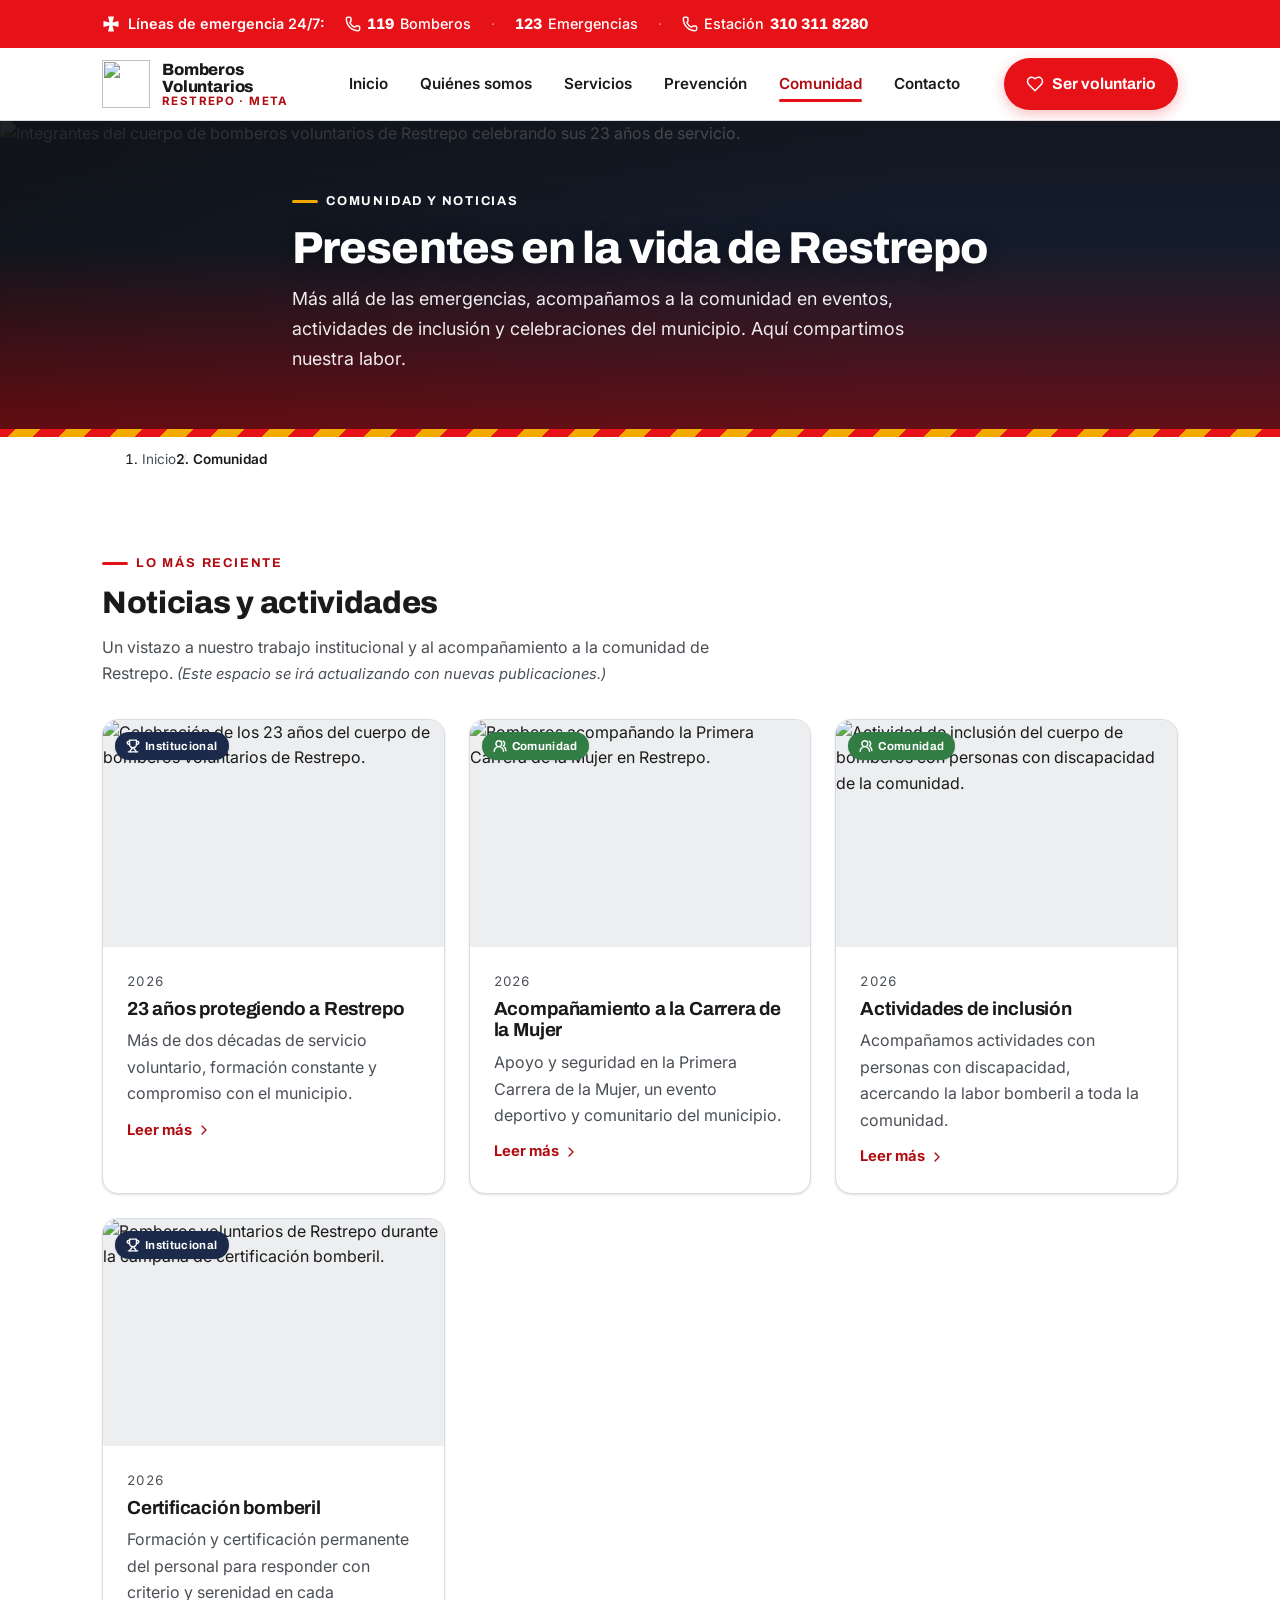
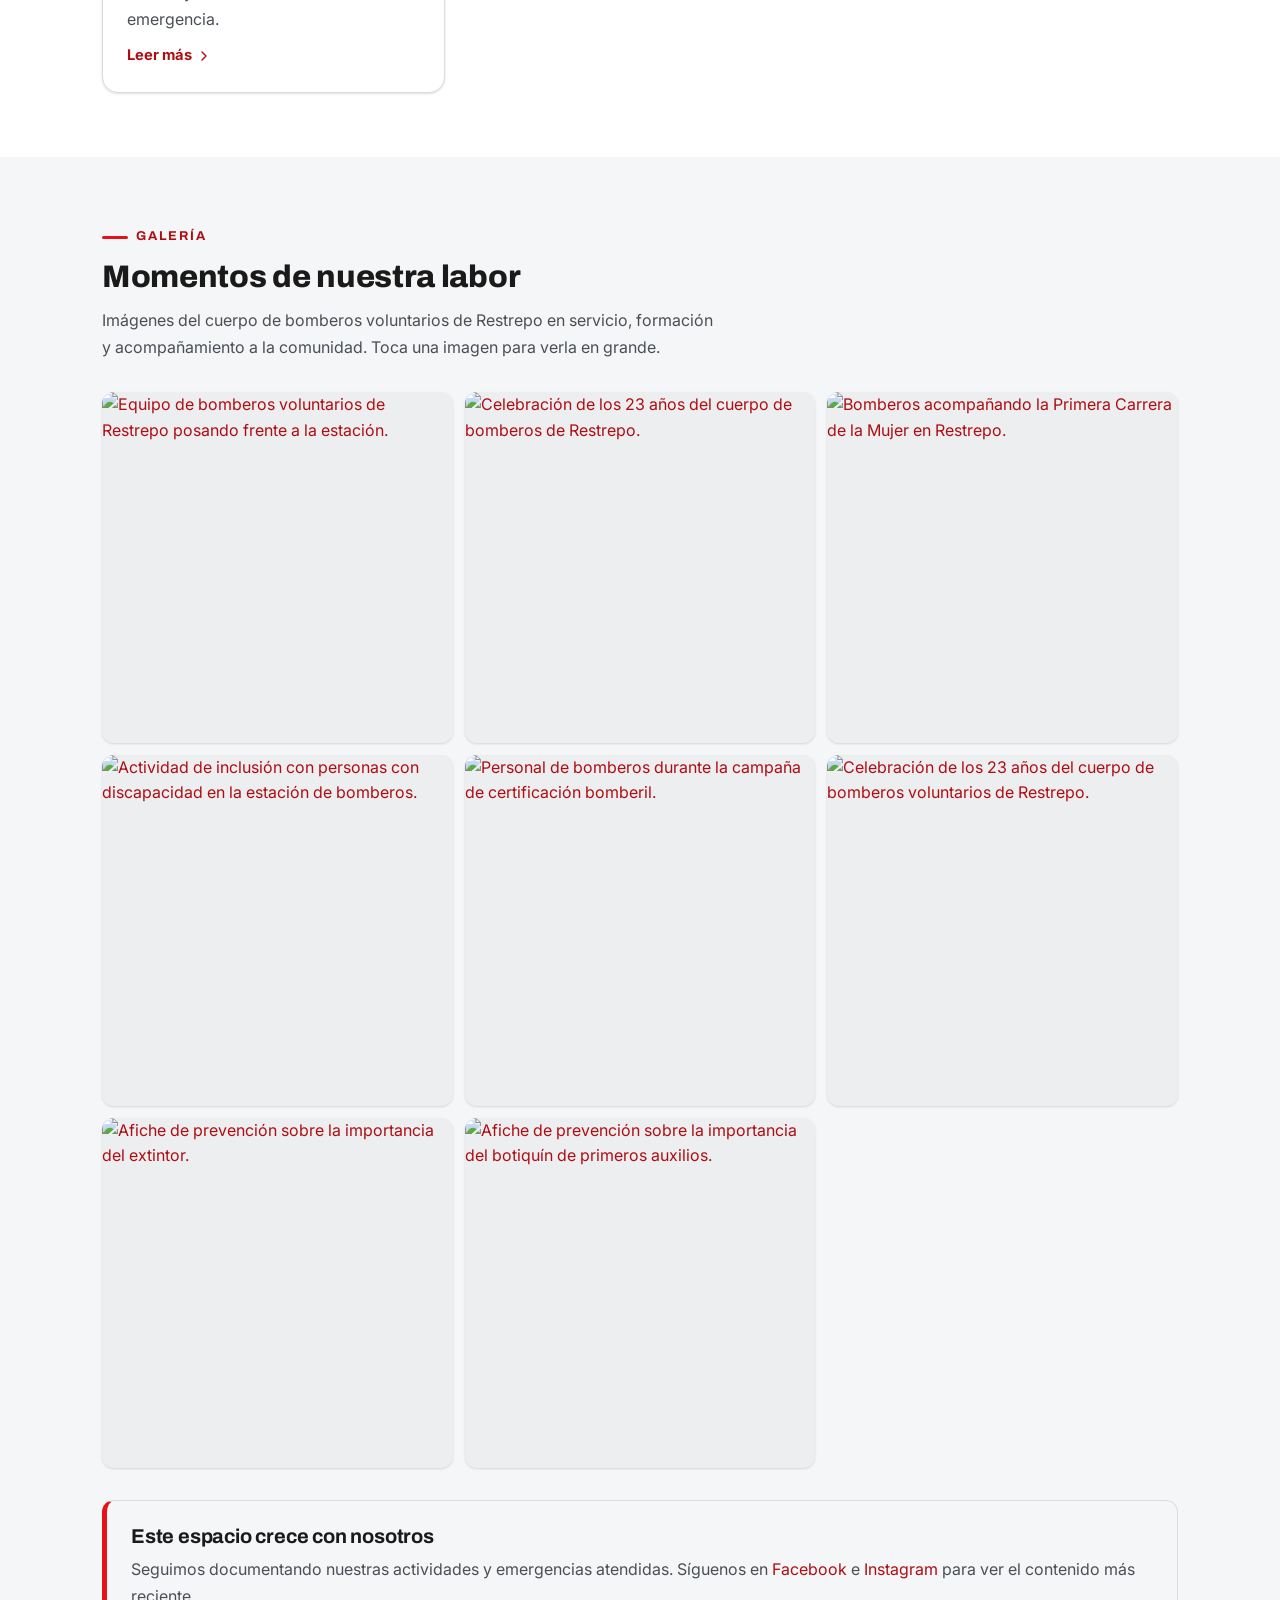
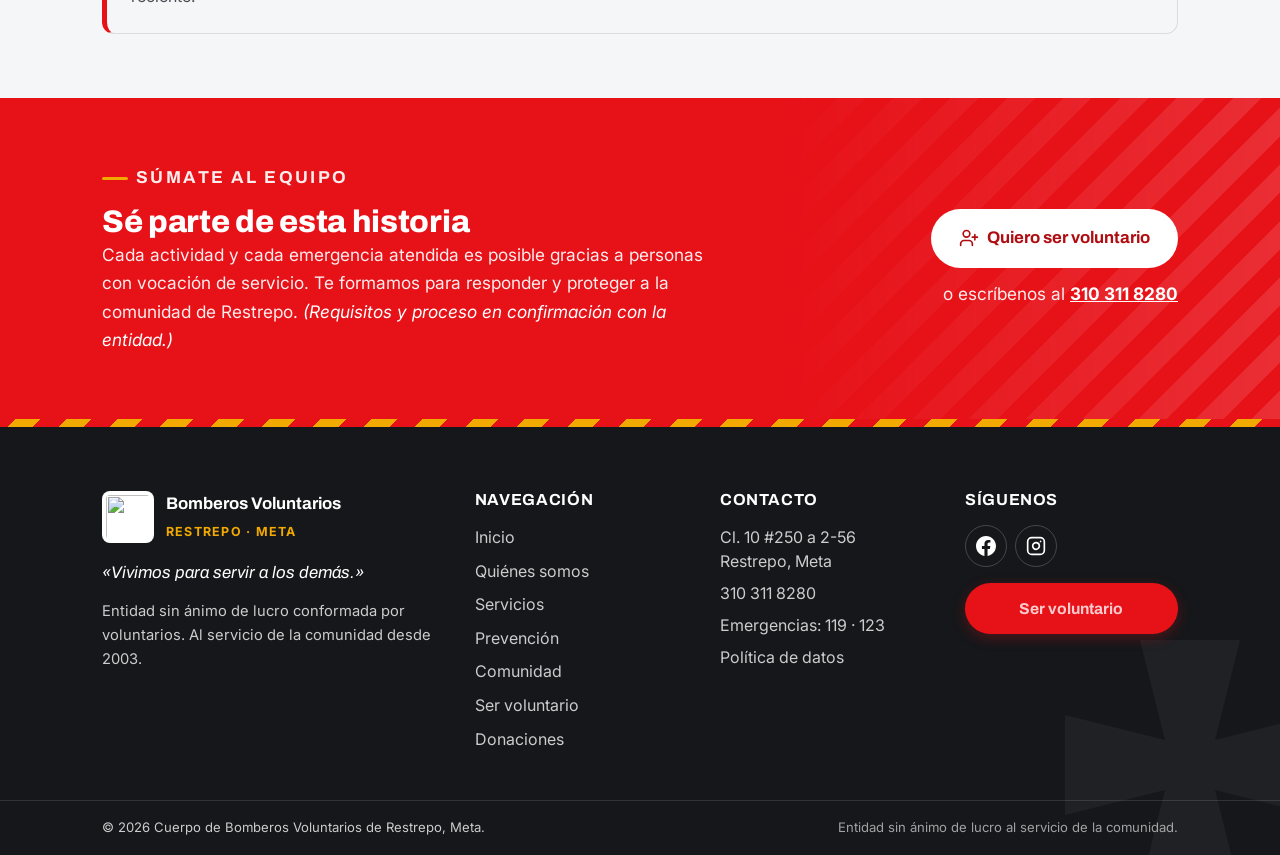
==== web/comunidad.html @ 981784ec "Anade paginas internas estaticas: quienes-somos, servicios, voluntariado, donaciones, prevencion, co" ====
<!DOCTYPE html>
<html lang="es-CO">
<head>
  <meta charset="UTF-8" />
  <meta name="viewport" content="width=device-width, initial-scale=1" />
  <meta name="theme-color" content="#E71118" />

  <title>Comunidad y noticias — Bomberos Voluntarios de Restrepo (Meta)</title>
  <meta name="description" content="Noticias, eventos y galería del Cuerpo de Bomberos Voluntarios de Restrepo, presentes en la vida del municipio." />
  <link rel="canonical" href="https://bomberosrestrepo.org/comunidad.html" />

  <meta property="og:type" content="website" />
  <meta property="og:url" content="https://bomberosrestrepo.org/comunidad.html" />
  <meta property="og:locale" content="es_CO" />
  <meta property="og:site_name" content="Bomberos Voluntarios de Restrepo" />
  <meta property="og:title" content="Comunidad y noticias — Bomberos Voluntarios de Restrepo" />
  <meta property="og:description" content="Noticias, eventos y galería del Cuerpo de Bomberos Voluntarios de Restrepo, presentes en la vida del municipio." />
  <meta property="og:image" content="https://res.cloudinary.com/dxpt1bcki/image/upload/f_auto,q_auto,w_1200,h_630,c_fill,g_auto/v1/bomberos-restrepo/foto-grupal" />
  <meta property="og:image:width" content="1200" />
  <meta property="og:image:height" content="630" />
  <meta property="og:image:alt" content="Equipo de bomberos voluntarios de Restrepo frente a la estación y sus máquinas." />
  <meta name="twitter:card" content="summary_large_image" />

  <link rel="icon" type="image/png" href="https://res.cloudinary.com/dxpt1bcki/image/upload/f_auto,q_auto,w_64,h_64,c_fit/v1/bomberos-restrepo/loogo-bomberos-sin-fondo" />
  <link rel="apple-touch-icon" href="https://res.cloudinary.com/dxpt1bcki/image/upload/f_auto,q_auto,w_180,h_180,c_fit,b_white/v1/bomberos-restrepo/loogo-bomberos-sin-fondo" />

  <link rel="preconnect" href="https://fonts.googleapis.com" />
  <link rel="preconnect" href="https://fonts.gstatic.com" crossorigin />
  <link rel="preload" as="style" href="https://fonts.googleapis.com/css2?family=Archivo:wght@500;600;700;800;900&family=Inter:wght@400;500;600;700&display=swap" />
  <link href="https://fonts.googleapis.com/css2?family=Archivo:wght@500;600;700;800;900&family=Inter:wght@400;500;600;700&display=swap" rel="stylesheet" media="print" onload="this.media='all'" />
  <noscript><link href="https://fonts.googleapis.com/css2?family=Archivo:wght@500;600;700;800;900&family=Inter:wght@400;500;600;700&display=swap" rel="stylesheet" /></noscript>

  <script>document.documentElement.classList.add('js');</script>
  <link rel="stylesheet" href="assets/css/styles.css" />

  <script type="application/ld+json">
  {
    "@context": "https://schema.org",
    "@type": ["NGO", "FireStation", "LocalBusiness"],
    "name": "Cuerpo de Bomberos Voluntarios de Restrepo",
    "alternateName": "Bomberos Restrepo Meta",
    "url": "https://bomberosrestrepo.org/",
    "logo": "https://res.cloudinary.com/dxpt1bcki/image/upload/f_auto,q_auto,w_512/v1/bomberos-restrepo/logo-bomberos",
    "telephone": "+573103118280",
    "address": { "@type": "PostalAddress", "streetAddress": "Cl. 10 #250 a 2-56", "addressLocality": "Restrepo", "addressRegion": "Meta", "addressCountry": "CO" },
    "geo": { "@type": "GeoCoordinates", "latitude": 4.256225, "longitude": -73.571052 },
    "sameAs": ["https://www.facebook.com/bomberos.restrepometa", "https://www.instagram.com/bomberosrestrepometa"]
  }
  </script>
</head>

<body>
  <a class="skip-link" href="#main">Saltar al contenido principal</a>

  <div class="topbar" id="topbar">
    <div class="emergency-bar">
      <div class="container emergency-bar__inner">
        <span class="emergency-bar__label">
          <svg class="ico" width="18" height="18" viewBox="0 0 24 24" fill="currentColor" aria-hidden="true"><path d="M10 10 8 2h8l-2 8 8-2v8l-8-2 2 8H8l2-8-8 2V8z"/></svg>
          <span class="u-hide-mobile">Líneas de emergencia 24/7:</span>
        </span>
        <a class="emergency-bar__line" href="tel:119" aria-label="Llamar a Bomberos, línea de emergencia 119">
          <svg class="ico" width="16" height="16" viewBox="0 0 24 24" fill="none" stroke="currentColor" stroke-width="2.2" stroke-linecap="round" stroke-linejoin="round" aria-hidden="true"><path d="M13.832 16.568a1 1 0 0 0 1.213-.303l.355-.465A2 2 0 0 1 17 15h3a2 2 0 0 1 2 2v3a2 2 0 0 1-2 2A18 18 0 0 1 2 4a2 2 0 0 1 2-2h3a2 2 0 0 1 2 2v3a2 2 0 0 1-.8 1.6l-.468.351a1 1 0 0 0-.292 1.233 14 14 0 0 0 6.392 6.384"/></svg>
          <strong>119</strong> <span class="u-hide-mobile">Bomberos</span>
        </a>
        <span class="emergency-bar__sep" aria-hidden="true">·</span>
        <a class="emergency-bar__line" href="tel:123" aria-label="Llamar a la línea única de emergencias 123">
          <strong>123</strong> <span class="u-hide-mobile">Emergencias</span>
        </a>
        <span class="emergency-bar__sep" aria-hidden="true">·</span>
        <a class="emergency-bar__line emergency-bar__line--phone" href="tel:+573103118280" aria-label="Llamar a la estación, 310 311 8280">
          <svg class="ico" width="16" height="16" viewBox="0 0 24 24" fill="none" stroke="currentColor" stroke-width="2.2" stroke-linecap="round" stroke-linejoin="round" aria-hidden="true"><path d="M13.832 16.568a1 1 0 0 0 1.213-.303l.355-.465A2 2 0 0 1 17 15h3a2 2 0 0 1 2 2v3a2 2 0 0 1-2 2A18 18 0 0 1 2 4a2 2 0 0 1 2-2h3a2 2 0 0 1 2 2v3a2 2 0 0 1-.8 1.6l-.468.351a1 1 0 0 0-.292 1.233 14 14 0 0 0 6.392 6.384"/></svg>
          <span class="u-hide-mobile">Estación </span><strong>310 311 8280</strong>
        </a>
      </div>
    </div>

    <header class="site-header" id="site-header">
      <div class="container site-header__inner">
        <a class="brand" href="index.html" aria-label="Inicio — Bomberos Voluntarios de Restrepo">
          <img class="brand__logo" src="https://res.cloudinary.com/dxpt1bcki/image/upload/f_auto,q_auto,w_120,c_fit/v1/bomberos-restrepo/loogo-bomberos-sin-fondo" alt="" width="56" height="56" decoding="async" aria-hidden="true" />
          <span class="brand__text">
            <span class="brand__name">Bomberos Voluntarios</span>
            <span class="brand__place">Restrepo · Meta</span>
          </span>
        </a>

        <nav class="nav" aria-label="Navegación principal">
          <button class="nav__toggle" id="navToggle" aria-expanded="false" aria-controls="navMenu" aria-label="Abrir menú de navegación">
            <svg class="nav__toggle-open" width="26" height="26" viewBox="0 0 24 24" fill="none" stroke="currentColor" stroke-width="2.2" stroke-linecap="round" stroke-linejoin="round" aria-hidden="true"><path d="M4 6h16M4 12h16M4 18h16"/></svg>
            <svg class="nav__toggle-close" width="26" height="26" viewBox="0 0 24 24" fill="none" stroke="currentColor" stroke-width="2.2" stroke-linecap="round" stroke-linejoin="round" aria-hidden="true"><path d="M18 6 6 18M6 6l12 12"/></svg>
          </button>

          <div class="nav__menu" id="navMenu">
            <button class="nav__close" id="navClose" type="button" aria-label="Cerrar menú de navegación">
              <svg width="26" height="26" viewBox="0 0 24 24" fill="none" stroke="currentColor" stroke-width="2.2" stroke-linecap="round" stroke-linejoin="round" aria-hidden="true"><path d="M18 6 6 18M6 6l12 12"/></svg>
            </button>
            <ul class="nav__list">
              <li><a class="nav__link" href="index.html">Inicio</a></li>
              <li><a class="nav__link" href="quienes-somos.html">Quiénes somos</a></li>
              <li><a class="nav__link" href="servicios.html">Servicios</a></li>
              <li><a class="nav__link" href="prevencion.html">Prevención</a></li>
              <li><a class="nav__link" href="comunidad.html" aria-current="page">Comunidad</a></li>
              <li><a class="nav__link" href="contacto.html">Contacto</a></li>
            </ul>
            <a class="btn btn--primary nav__cta" href="voluntariado.html">
              <svg class="ico" width="18" height="18" viewBox="0 0 24 24" fill="none" stroke="currentColor" stroke-width="2" stroke-linecap="round" stroke-linejoin="round" aria-hidden="true"><path d="M19 14c1.49-1.46 3-3.21 3-5.5A5.5 5.5 0 0 0 16.5 3c-1.76 0-3 .5-4.5 2-1.5-1.5-2.74-2-4.5-2A5.5 5.5 0 0 0 2 8.5c0 2.3 1.5 4.05 3 5.5l7 7Z"/></svg>
            Ser voluntario</a>
          </div>
        </nav>
      </div>
    </header>
  </div>
  <div class="nav__scrim" id="navScrim" hidden></div>

  <main id="main">
    <!-- =================== PAGE HERO =================== -->
    <section class="page-hero" aria-labelledby="comunidad-titulo">
      <div class="page-hero__media">
        <img
          src="https://res.cloudinary.com/dxpt1bcki/image/upload/f_auto,q_auto,w_1600/v1/bomberos-restrepo/23-anos-de-bomberos"
          alt="Integrantes del cuerpo de bomberos voluntarios de Restrepo celebrando sus 23 años de servicio."
          width="1600" height="900" loading="eager" fetchpriority="high" decoding="async" />
      </div>
      <div class="page-hero__overlay" aria-hidden="true"></div>
      <div class="page-hero__chevrons" aria-hidden="true"></div>

      <div class="container page-hero__inner">
        <p class="kicker kicker--light">Comunidad y noticias</p>
        <h1 id="comunidad-titulo">Presentes en la vida de Restrepo</h1>
        <p class="page-hero__lede">Más allá de las emergencias, acompañamos a la comunidad en eventos,
          actividades de inclusión y celebraciones del municipio. Aquí compartimos nuestra labor.</p>
      </div>
    </section>

    <!-- =================== BREADCRUMBS =================== -->
    <nav class="container breadcrumbs" aria-label="Ruta">
      <ol>
        <li><a href="index.html">Inicio</a></li>
        <li aria-current="page">Comunidad</li>
      </ol>
    </nav>

    <!-- =================== NOTICIAS / EVENTOS =================== -->
    <section class="section" aria-labelledby="noticias-titulo">
      <div class="container">
        <header class="section-heading reveal">
          <p class="kicker">Lo más reciente</p>
          <h2 id="noticias-titulo">Noticias y actividades</h2>
          <p class="section-heading__sub">Un vistazo a nuestro trabajo institucional y al acompañamiento a la
            comunidad de Restrepo. <span class="muted-note">(Este espacio se irá actualizando con nuevas publicaciones.)</span></p>
        </header>

        <ul class="grid grid--posts">
          <li class="card card--post reveal">
            <a class="card__link" href="comunidad.html">
              <div class="card__media">
                <img src="https://res.cloudinary.com/dxpt1bcki/image/upload/f_auto,q_auto,w_640,ar_3:2,c_fill,g_auto/v1/bomberos-restrepo/23-anos-de-bomberos"
                  alt="Celebración de los 23 años del cuerpo de bomberos voluntarios de Restrepo."
                  width="600" height="400" loading="lazy" decoding="async" />
                <span class="badge badge--inst">
                  <svg width="14" height="14" viewBox="0 0 24 24" fill="none" stroke="currentColor" stroke-width="2.4" stroke-linecap="round" stroke-linejoin="round" aria-hidden="true"><path d="M6 9H4.5a2.5 2.5 0 0 1 0-5H6"/><path d="M18 9h1.5a2.5 2.5 0 0 0 0-5H18"/><path d="M4 22h16"/><path d="M10 14.66V17c0 .55-.47.98-.97 1.21C7.85 18.75 7 20.24 7 22"/><path d="M14 14.66V17c0 .55.47.98.97 1.21C16.15 18.75 17 20.24 17 22"/><path d="M18 2H6v7a6 6 0 0 0 12 0V2Z"/></svg>
                  Institucional</span>
              </div>
              <div class="card__body">
                <time class="card__date" datetime="2026">2026</time>
                <h3 class="card__title">23 años protegiendo a Restrepo</h3>
                <p class="card__text">Más de dos décadas de servicio voluntario, formación constante y compromiso con el municipio.</p>
                <span class="card__more">Leer más
                  <svg class="ico" width="16" height="16" viewBox="0 0 24 24" fill="none" stroke="currentColor" stroke-width="2" stroke-linecap="round" stroke-linejoin="round" aria-hidden="true"><path d="m9 18 6-6-6-6"/></svg>
                </span>
              </div>
            </a>
          </li>

          <li class="card card--post reveal" data-reveal-delay="40">
            <a class="card__link" href="comunidad.html">
              <div class="card__media">
                <img src="https://res.cloudinary.com/dxpt1bcki/image/upload/f_auto,q_auto,w_640,ar_3:2,c_fill,g_auto/v1/bomberos-restrepo/acompanamiento-primera-carrera-de-la-mujer-mujer"
                  alt="Bomberos acompañando la Primera Carrera de la Mujer en Restrepo."
                  width="600" height="400" loading="lazy" decoding="async" />
                <span class="badge badge--comm">
                  <svg width="14" height="14" viewBox="0 0 24 24" fill="none" stroke="currentColor" stroke-width="2.4" stroke-linecap="round" stroke-linejoin="round" aria-hidden="true"><path d="M18 21a8 8 0 0 0-16 0"/><circle cx="10" cy="8" r="5"/><path d="M22 20c0-3.37-2-6.5-4-8a5 5 0 0 0-.45-8.3"/></svg>
                  Comunidad</span>
              </div>
              <div class="card__body">
                <time class="card__date" datetime="2026">2026</time>
                <h3 class="card__title">Acompañamiento a la Carrera de la Mujer</h3>
                <p class="card__text">Apoyo y seguridad en la Primera Carrera de la Mujer, un evento deportivo y comunitario del municipio.</p>
                <span class="card__more">Leer más
                  <svg class="ico" width="16" height="16" viewBox="0 0 24 24" fill="none" stroke="currentColor" stroke-width="2" stroke-linecap="round" stroke-linejoin="round" aria-hidden="true"><path d="m9 18 6-6-6-6"/></svg>
                </span>
              </div>
            </a>
          </li>

          <li class="card card--post reveal" data-reveal-delay="80">
            <a class="card__link" href="comunidad.html">
              <div class="card__media">
                <img src="https://res.cloudinary.com/dxpt1bcki/video/upload/q_auto,w_640,ar_3:2,c_fill,so_4/v1/bomberos-restrepo/actividad-personas-con-discapacidad-en-bomberos.jpg"
                  alt="Actividad de inclusión del cuerpo de bomberos con personas con discapacidad de la comunidad."
                  width="600" height="400" loading="lazy" decoding="async" />
                <span class="badge badge--comm">
                  <svg width="14" height="14" viewBox="0 0 24 24" fill="none" stroke="currentColor" stroke-width="2.4" stroke-linecap="round" stroke-linejoin="round" aria-hidden="true"><path d="M18 21a8 8 0 0 0-16 0"/><circle cx="10" cy="8" r="5"/><path d="M22 20c0-3.37-2-6.5-4-8a5 5 0 0 0-.45-8.3"/></svg>
                  Comunidad</span>
              </div>
              <div class="card__body">
                <time class="card__date" datetime="2026">2026</time>
                <h3 class="card__title">Actividades de inclusión</h3>
                <p class="card__text">Acompañamos actividades con personas con discapacidad, acercando la labor bomberil a toda la comunidad.</p>
                <span class="card__more">Leer más
                  <svg class="ico" width="16" height="16" viewBox="0 0 24 24" fill="none" stroke="currentColor" stroke-width="2" stroke-linecap="round" stroke-linejoin="round" aria-hidden="true"><path d="m9 18 6-6-6-6"/></svg>
                </span>
              </div>
            </a>
          </li>

          <li class="card card--post reveal" data-reveal-delay="120">
            <a class="card__link" href="comunidad.html">
              <div class="card__media">
                <img src="https://res.cloudinary.com/dxpt1bcki/video/upload/q_auto,w_640,ar_3:2,c_fill,so_4/v1/bomberos-restrepo/campana-certificado-bomberil.jpg"
                  alt="Bomberos voluntarios de Restrepo durante la campaña de certificación bomberil."
                  width="600" height="400" loading="lazy" decoding="async" />
                <span class="badge badge--inst">
                  <svg width="14" height="14" viewBox="0 0 24 24" fill="none" stroke="currentColor" stroke-width="2.4" stroke-linecap="round" stroke-linejoin="round" aria-hidden="true"><path d="M6 9H4.5a2.5 2.5 0 0 1 0-5H6"/><path d="M18 9h1.5a2.5 2.5 0 0 0 0-5H18"/><path d="M4 22h16"/><path d="M10 14.66V17c0 .55-.47.98-.97 1.21C7.85 18.75 7 20.24 7 22"/><path d="M14 14.66V17c0 .55.47.98.97 1.21C16.15 18.75 17 20.24 17 22"/><path d="M18 2H6v7a6 6 0 0 0 12 0V2Z"/></svg>
                  Institucional</span>
              </div>
              <div class="card__body">
                <time class="card__date" datetime="2026">2026</time>
                <h3 class="card__title">Certificación bomberil</h3>
                <p class="card__text">Formación y certificación permanente del personal para responder con criterio y serenidad en cada emergencia.</p>
                <span class="card__more">Leer más
                  <svg class="ico" width="16" height="16" viewBox="0 0 24 24" fill="none" stroke="currentColor" stroke-width="2" stroke-linecap="round" stroke-linejoin="round" aria-hidden="true"><path d="m9 18 6-6-6-6"/></svg>
                </span>
              </div>
            </a>
          </li>
        </ul>
      </div>
    </section>

    <!-- =================== GALERÍA =================== -->
    <section class="section section--surface" aria-labelledby="galeria-titulo">
      <div class="container">
        <header class="section-heading reveal">
          <p class="kicker">Galería</p>
          <h2 id="galeria-titulo">Momentos de nuestra labor</h2>
          <p class="section-heading__sub">Imágenes del cuerpo de bomberos voluntarios de Restrepo en servicio,
            formación y acompañamiento a la comunidad. Toca una imagen para verla en grande.</p>
        </header>

        <div class="gallery-grid reveal">
          <a class="gallery-item" href="https://res.cloudinary.com/dxpt1bcki/image/upload/f_auto,q_auto,w_1600/v1/bomberos-restrepo/foto-grupal" target="_blank" rel="noopener" aria-label="Ver foto grupal del equipo de bomberos">
            <img src="https://res.cloudinary.com/dxpt1bcki/image/upload/f_auto,q_auto,w_500,ar_1:1,c_fill,g_auto/v1/bomberos-restrepo/foto-grupal"
              alt="Equipo de bomberos voluntarios de Restrepo posando frente a la estación."
              width="500" height="500" loading="lazy" decoding="async" />
          </a>
          <a class="gallery-item" href="https://res.cloudinary.com/dxpt1bcki/image/upload/f_auto,q_auto,w_1600/v1/bomberos-restrepo/23-anos-de-bomberos" target="_blank" rel="noopener" aria-label="Ver imagen de los 23 años de servicio">
            <img src="https://res.cloudinary.com/dxpt1bcki/image/upload/f_auto,q_auto,w_500,ar_1:1,c_fill,g_auto/v1/bomberos-restrepo/23-anos-de-bomberos"
              alt="Celebración de los 23 años del cuerpo de bomberos de Restrepo."
              width="500" height="500" loading="lazy" decoding="async" />
          </a>
          <a class="gallery-item" href="https://res.cloudinary.com/dxpt1bcki/image/upload/f_auto,q_auto,w_1600/v1/bomberos-restrepo/acompanamiento-primera-carrera-de-la-mujer-mujer" target="_blank" rel="noopener" aria-label="Ver imagen del acompañamiento a la Carrera de la Mujer">
            <img src="https://res.cloudinary.com/dxpt1bcki/image/upload/f_auto,q_auto,w_500,ar_1:1,c_fill,g_auto/v1/bomberos-restrepo/acompanamiento-primera-carrera-de-la-mujer-mujer"
              alt="Bomberos acompañando la Primera Carrera de la Mujer en Restrepo."
              width="500" height="500" loading="lazy" decoding="async" />
          </a>
          <a class="gallery-item" href="https://res.cloudinary.com/dxpt1bcki/video/upload/q_auto,w_1600/v1/bomberos-restrepo/actividad-personas-con-discapacidad-en-bomberos.jpg" target="_blank" rel="noopener" aria-label="Ver imagen de la actividad de inclusión">
            <img src="https://res.cloudinary.com/dxpt1bcki/video/upload/q_auto,w_500,ar_1:1,c_fill,g_auto/v1/bomberos-restrepo/actividad-personas-con-discapacidad-en-bomberos.jpg"
              alt="Actividad de inclusión con personas con discapacidad en la estación de bomberos."
              width="500" height="500" loading="lazy" decoding="async" />
          </a>
          <a class="gallery-item" href="https://res.cloudinary.com/dxpt1bcki/video/upload/q_auto,w_1600/v1/bomberos-restrepo/campana-certificado-bomberil.jpg" target="_blank" rel="noopener" aria-label="Ver imagen de la campaña de certificación bomberil">
            <img src="https://res.cloudinary.com/dxpt1bcki/video/upload/q_auto,w_500,ar_1:1,c_fill,g_auto/v1/bomberos-restrepo/campana-certificado-bomberil.jpg"
              alt="Personal de bomberos durante la campaña de certificación bomberil."
              width="500" height="500" loading="lazy" decoding="async" />
          </a>
          <a class="gallery-item" href="https://res.cloudinary.com/dxpt1bcki/video/upload/q_auto,w_1600/v1/bomberos-restrepo/celebracion-23-anos-de-bomberos.jpg" target="_blank" rel="noopener" aria-label="Ver imagen de la celebración de los 23 años">
            <img src="https://res.cloudinary.com/dxpt1bcki/video/upload/q_auto,w_500,ar_1:1,c_fill,g_auto/v1/bomberos-restrepo/celebracion-23-anos-de-bomberos.jpg"
              alt="Celebración de los 23 años del cuerpo de bomberos voluntarios de Restrepo."
              width="500" height="500" loading="lazy" decoding="async" />
          </a>
          <a class="gallery-item" href="https://res.cloudinary.com/dxpt1bcki/image/upload/f_auto,q_auto,w_1600/v1/bomberos-restrepo/importancia-del-extintor-flayer" target="_blank" rel="noopener" aria-label="Ver afiche sobre la importancia del extintor">
            <img src="https://res.cloudinary.com/dxpt1bcki/image/upload/f_auto,q_auto,w_500,ar_1:1,c_fill,g_auto/v1/bomberos-restrepo/importancia-del-extintor-flayer"
              alt="Afiche de prevención sobre la importancia del extintor."
              width="500" height="500" loading="lazy" decoding="async" />
          </a>
          <a class="gallery-item" href="https://res.cloudinary.com/dxpt1bcki/image/upload/f_auto,q_auto,w_1600/v1/bomberos-restrepo/importancia-del-botiquin-flayer" target="_blank" rel="noopener" aria-label="Ver afiche sobre la importancia del botiquín">
            <img src="https://res.cloudinary.com/dxpt1bcki/image/upload/f_auto,q_auto,w_500,ar_1:1,c_fill,g_auto/v1/bomberos-restrepo/importancia-del-botiquin-flayer"
              alt="Afiche de prevención sobre la importancia del botiquín de primeros auxilios."
              width="500" height="500" loading="lazy" decoding="async" />
          </a>
        </div>

        <div class="info-card reveal" data-reveal-delay="40" style="margin-top: var(--space-6);">
          <h3>Este espacio crece con nosotros</h3>
          <p>Seguimos documentando nuestras actividades y emergencias atendidas. Síguenos en
            <a href="https://www.facebook.com/bomberos.restrepometa" rel="noopener" target="_blank">Facebook</a> e
            <a href="https://www.instagram.com/bomberosrestrepometa" rel="noopener" target="_blank">Instagram</a>
            para ver el contenido más reciente.</p>
        </div>
      </div>
    </section>

    <!-- =================== CTA VOLUNTARIADO =================== -->
    <section class="cta-band cta-band--volunteer">
      <div class="cta-band__chevrons" aria-hidden="true"></div>
      <div class="container cta-band__inner reveal">
        <div class="cta-band__text">
          <p class="kicker kicker--light">Súmate al equipo</p>
          <h2>Sé parte de esta historia</h2>
          <p>Cada actividad y cada emergencia atendida es posible gracias a personas con vocación de servicio.
            Te formamos para responder y proteger a la comunidad de Restrepo.
            <span class="muted-light">(Requisitos y proceso en confirmación con la entidad.)</span></p>
        </div>
        <div class="cta-band__actions">
          <a class="btn btn--on-red btn--lg" href="voluntariado.html">
            <svg class="ico" width="20" height="20" viewBox="0 0 24 24" fill="none" stroke="currentColor" stroke-width="2" stroke-linecap="round" stroke-linejoin="round" aria-hidden="true"><path d="M16 21v-2a4 4 0 0 0-4-4H6a4 4 0 0 0-4 4v2"/><circle cx="9" cy="7" r="4"/><path d="M22 11h-6"/><path d="M19 8v6"/></svg>
          Quiero ser voluntario</a>
          <p class="cta-band__note">o escríbenos al <a href="tel:+573103118280">310 311 8280</a></p>
        </div>
      </div>
    </section>
  </main>

  <footer class="site-footer">
    <div class="site-footer__chevrons" aria-hidden="true"></div>
    <div class="container site-footer__grid">
      <div class="site-footer__col site-footer__brand">
        <div class="footer-brand">
          <img src="https://res.cloudinary.com/dxpt1bcki/image/upload/f_auto,q_auto,w_120,c_fit/v1/bomberos-restrepo/loogo-bomberos-sin-fondo" alt="" width="60" height="60" loading="lazy" decoding="async" aria-hidden="true" />
          <div>
            <strong>Bomberos Voluntarios</strong>
            <span>Restrepo · Meta</span>
          </div>
        </div>
        <p class="site-footer__motto">«Vivimos para servir a los demás.»</p>
        <p class="site-footer__nature">Entidad sin ánimo de lucro conformada por voluntarios. Al servicio de la comunidad desde 2003.</p>
      </div>

      <nav class="site-footer__col" aria-label="Enlaces del sitio">
        <h2 class="site-footer__title">Navegación</h2>
        <ul>
          <li><a href="index.html">Inicio</a></li>
          <li><a href="quienes-somos.html">Quiénes somos</a></li>
          <li><a href="servicios.html">Servicios</a></li>
          <li><a href="prevencion.html">Prevención</a></li>
          <li><a href="comunidad.html">Comunidad</a></li>
          <li><a href="voluntariado.html">Ser voluntario</a></li>
          <li><a href="donaciones.html">Donaciones</a></li>
        </ul>
      </nav>

      <div class="site-footer__col">
        <h2 class="site-footer__title">Contacto</h2>
        <ul class="site-footer__contact">
          <li>Cl. 10 #250 a 2-56<br>Restrepo, Meta</li>
          <li><a href="tel:+573103118280">310 311 8280</a></li>
          <li>Emergencias: <a href="tel:119">119</a> · <a href="tel:123">123</a></li>
          <li><a href="politica-de-datos.html">Política de datos</a></li>
        </ul>
      </div>

      <div class="site-footer__col">
        <h2 class="site-footer__title">Síguenos</h2>
        <div class="site-footer__social">
          <a href="https://www.facebook.com/bomberos.restrepometa" aria-label="Facebook" rel="noopener" target="_blank">
            <svg width="20" height="20" viewBox="0 0 24 24" fill="currentColor" aria-hidden="true"><path d="M24 12.07C24 5.4 18.63 0 12 0S0 5.4 0 12.07C0 18.1 4.39 23.1 10.13 24v-8.44H7.08v-3.49h3.05V9.41c0-3.02 1.79-4.69 4.53-4.69 1.31 0 2.68.24 2.68.24v2.97h-1.51c-1.49 0-1.96.93-1.96 1.89v2.25h3.33l-.53 3.49h-2.8V24C19.61 23.1 24 18.1 24 12.07z"/></svg>
          </a>
          <a href="https://www.instagram.com/bomberosrestrepometa" aria-label="Instagram" rel="noopener" target="_blank">
            <svg width="20" height="20" viewBox="0 0 24 24" fill="none" stroke="currentColor" stroke-width="2" stroke-linecap="round" stroke-linejoin="round" aria-hidden="true"><rect width="20" height="20" x="2" y="2" rx="5" ry="5"/><path d="M16 11.37A4 4 0 1 1 12.63 8 4 4 0 0 1 16 11.37z"/><line x1="17.5" x2="17.51" y1="6.5" y2="6.5"/></svg>
          </a>
        </div>
        <a class="btn btn--primary btn--block" href="voluntariado.html">Ser voluntario</a>
      </div>
    </div>

    <div class="site-footer__bar">
      <div class="container site-footer__bar-inner">
        <p>© <span id="year">2026</span> Cuerpo de Bomberos Voluntarios de Restrepo, Meta.</p>
        <p class="site-footer__transparency">Entidad sin ánimo de lucro al servicio de la comunidad.</p>
      </div>
    </div>
  </footer>

  <script src="assets/js/main.js" defer></script>
</body>
</html>
---- web/assets/css/styles.css ----
/* ============================================================
   Bomberos Voluntarios de Restrepo — Landing
   Sistema de diseño en código. Tokens = fuente de verdad (PLAN §3.2).
   ============================================================ */

/* ---------- TOKENS ---------- */
:root {
  /* Color (extraído del logo oficial) */
  --color-primary:        #E71118;
  --color-primary-hover:  #B00D12;
  --color-primary-contrast:#FFFFFF;
  --color-secondary:      #327D44;
  --color-secondary-hover:#2A6B3A;
  --color-accent:         #F2A900;
  --color-accent-deep:    #9A6900; /* dorado oscurecido para iconos/texto sobre crema (AA) */
  --color-emergency:      var(--color-primary);

  /* Galón/chevron bomberil (motivo de marca, periodo único tokenizado) */
  --chevron-period: 18px;
  --chevron-band: repeating-linear-gradient(-45deg, var(--color-primary) 0 var(--chevron-period), var(--color-accent) var(--chevron-period) calc(var(--chevron-period) * 2));

  --color-bg:             #FFFFFF;
  --color-surface:        #F5F6F7;
  --color-surface-2:      #ECEEF0;
  --color-border:         #D9DCE0;

  --color-text:           #1A1A1A;
  --color-text-muted:     #4A4F55;

  --color-ink:            #15171A; /* tinta profunda para bandas oscuras */
  --color-navy:           #1B2A4A; /* navy de los uniformes */
  --color-focus:          var(--color-navy); /* anillo de foco = navy (no rojo) */
  --color-error:          #B00020; /* reservado: validación de formularios (Fase 2) */

  /* Tipografía */
  --font-head: 'Archivo', system-ui, -apple-system, sans-serif;
  --font-body: 'Inter', system-ui, -apple-system, sans-serif;

  /* Espaciado 4/8 */
  --space-1:4px; --space-2:8px; --space-3:12px; --space-4:16px;
  --space-5:24px; --space-6:32px; --space-7:48px; --space-8:64px; --space-9:96px;

  /* Radios */
  --radius-sm:4px; --radius-md:8px; --radius-lg:12px; --radius-xl:16px; --radius-2xl:24px; --radius-pill:999px;

  /* Sombras */
  --shadow-1: 0 1px 2px rgba(16,24,40,.06), 0 1px 3px rgba(16,24,40,.08);
  --shadow-2: 0 2px 4px rgba(16,24,40,.06), 0 6px 14px rgba(16,24,40,.08);
  --shadow-3: 0 10px 20px rgba(16,24,40,.08), 0 16px 32px rgba(16,24,40,.12);

  /* Layout */
  --container-xl:1140px;
  --gutter: var(--space-4);
  --header-h: 72px;

  /* Z-index */
  --z-sticky:20; --z-overlay:40; --z-modal:100;

  /* Motion */
  --ease-out: cubic-bezier(.16,1,.3,1);
  --ease-in:  cubic-bezier(.4,0,1,1);
  --dur-fast:150ms; --dur-base:220ms; --dur-slow:300ms;
}

@media (min-width: 1024px) { :root { --gutter: var(--space-6); } }

/* ---------- RESET / BASE ---------- */
*, *::before, *::after { box-sizing: border-box; }
* { margin: 0; }
html { -webkit-text-size-adjust: 100%; scroll-behavior: smooth; scroll-padding-top: calc(var(--topbar-h, 112px) + 8px); }

body {
  font-family: var(--font-body);
  font-size: 16px;
  line-height: 1.6;
  color: var(--color-text);
  background: var(--color-bg);
  -webkit-font-smoothing: antialiased;
  text-rendering: optimizeLegibility;
  overflow-x: hidden;
}

h1,h2,h3,h4 { font-family: var(--font-head); line-height: 1.15; font-weight: 800; letter-spacing: -.01em; color: var(--color-text); }
h2 { font-size: clamp(1.45rem, 1rem + 1.8vw, 1.95rem); }
h3 { font-size: 1.25rem; font-weight: 700; }
p { line-height: 1.65; }
a { color: var(--color-primary-hover); text-decoration: none; }
a:hover { text-decoration: underline; }
img, video, iframe { display: block; max-width: 100%; }
ul { list-style: none; padding: 0; }
button { font: inherit; cursor: pointer; }
:focus-visible { outline: 3px solid var(--color-focus); outline-offset: 2px; border-radius: 3px; }
::selection { background: var(--color-primary); color: #fff; }

/* ---------- UTILIDADES ---------- */
.container { width: 100%; max-width: var(--container-xl); margin-inline: auto; padding-inline: var(--gutter); }

.kicker {
  font-family: var(--font-head);
  font-weight: 700;
  font-size: .8rem;
  letter-spacing: .14em;
  text-transform: uppercase;
  color: var(--color-primary-hover);
  margin-bottom: var(--space-3);
  display: inline-flex; align-items: center; gap: var(--space-2);
}
.kicker::before { content: ""; width: 26px; height: 3px; border-radius: 2px; background: var(--color-primary); }
.kicker--light { color: #fff; }
.kicker--light::before { background: var(--color-accent); }

.text-accent { color: var(--color-accent); }
.muted-note { color: var(--color-text-muted); font-style: italic; font-weight: 400; font-size: .92em; }
.muted-light { color: #fff; font-style: italic; }
.ico { flex: none; }
.u-hide-mobile { display: none; }
@media (min-width: 600px) { .u-hide-mobile { display: inline; } }

.skip-link {
  position: absolute; left: var(--space-3); top: -120%;
  background: var(--color-navy); color: #fff; padding: var(--space-3) var(--space-4);
  border-radius: var(--radius-md); z-index: 1000; font-weight: 600;
  transition: top var(--dur-base) var(--ease-out);
}
.skip-link:focus { top: var(--space-3); }

/* Galón / chevron bomberil (motivo distintivo, decorativo) — periodo único vía --chevron-band */
.chevron-stripe { background-image: var(--chevron-band); }

/* ============================================================
   TOPBAR (emergencia + navbar) — sticky en conjunto
   ============================================================ */
.topbar { position: sticky; top: 0; z-index: var(--z-sticky); }

/* ---------- EMERGENCY BAR ---------- */
.emergency-bar {
  background: var(--color-emergency);
  color: #fff;
  font-size: .9rem;
}
.emergency-bar__inner {
  display: flex; align-items: center; flex-wrap: wrap;
  gap: 2px var(--space-3);
  min-height: 44px;
  padding-block: 2px;
  justify-content: center;
}
.emergency-bar__label { display: inline-flex; align-items: center; gap: var(--space-2); font-weight: 600; color: #fff; }
.emergency-bar__line {
  display: inline-flex; align-items: center; gap: 6px;
  color: #fff; font-weight: 500; text-decoration: none;
  padding: 6px 8px; border-radius: var(--radius-sm);
  min-height: 44px;
}
.emergency-bar__line strong { font-weight: 800; font-variant-numeric: tabular-nums; }
.emergency-bar__line:hover { background: rgba(0,0,0,.18); text-decoration: none; }
.emergency-bar__sep { color: rgba(255,255,255,.5); }
@media (min-width: 600px) { .emergency-bar__inner { justify-content: flex-start; } }

/* ---------- SITE HEADER / NAV ---------- */
/* OJO: nada de backdrop-filter/filter/transform aquí: crearía un bloque contenedor
   que atraparía al panel móvil .nav__menu (position:fixed) y rompería el overlay. */
.site-header {
  background: #fff;
  border-bottom: 1px solid var(--color-border);
  transition: box-shadow var(--dur-base) var(--ease-out);
}
.site-header.is-scrolled { box-shadow: var(--shadow-2); }
.site-header__inner {
  display: flex; align-items: center; justify-content: space-between;
  gap: var(--space-4); min-height: var(--header-h);
}

.brand { display: inline-flex; align-items: center; gap: var(--space-3); color: var(--color-text); text-decoration: none; }
.brand:hover { text-decoration: none; }
.brand__logo { width: 48px; height: 48px; object-fit: contain; }
.brand__text { display: flex; flex-direction: column; line-height: 1.05; }
.brand__name { font-family: var(--font-head); font-weight: 800; font-size: 1.02rem; letter-spacing: -.01em; }
.brand__place { font-size: .72rem; letter-spacing: .12em; text-transform: uppercase; color: var(--color-primary-hover); font-weight: 700; }

.nav { display: flex; align-items: center; }
.nav__toggle {
  display: inline-grid; place-items: center;
  width: 44px; height: 44px; border: 1px solid var(--color-border);
  background: #fff; border-radius: var(--radius-md); color: var(--color-text);
}
.nav__toggle-close { display: none; }
.nav[data-open="true"] .nav__toggle-open { display: none; }
.nav[data-open="true"] .nav__toggle-close { display: block; }

.nav__menu { display: flex; align-items: center; gap: var(--space-5); }
.nav__list { display: flex; align-items: center; gap: var(--space-2); }
.nav__link {
  display: inline-block; padding: 8px 12px; border-radius: var(--radius-md);
  color: var(--color-text); font-weight: 600; font-size: .95rem;
  white-space: nowrap;
  position: relative; text-decoration: none;
  transition: color var(--dur-fast) var(--ease-out), background var(--dur-fast) var(--ease-out);
}
.nav__link:hover { color: var(--color-primary-hover); background: var(--color-surface); text-decoration: none; }
.nav__link[aria-current="page"] { color: var(--color-primary-hover); }
.nav__link[aria-current="page"]::after {
  content: ""; position: absolute; left: 12px; right: 12px; bottom: 2px;
  height: 3px; border-radius: 2px; background: var(--color-primary);
}
.nav__cta { margin-left: var(--space-2); }

/* Botón de cierre dentro del panel (en flujo, al tope del panel).
   Visible por defecto (móvil); se oculta en desktop (@media min-width:960). */
.nav__close {
  display: flex; align-items: center; justify-content: center; flex: none;
  align-self: flex-end;
  width: 44px; height: 44px; border-radius: var(--radius-pill);
  border: 1.5px solid var(--color-border); background: #fff; color: var(--color-text);
}
.nav__close:hover { background: var(--color-surface); border-color: var(--color-text-muted); }

.nav__scrim {
  position: fixed; inset: 0; background: rgba(20,23,26,.5);
  z-index: calc(var(--z-overlay) - 1); opacity: 0;
  transition: opacity var(--dur-base) var(--ease-out);
}
.nav__scrim.is-visible { opacity: 1; }

/* Mobile nav (hamburguesa hasta 1079px: hay muchos ítems para caber antes) */
@media (max-width: 1079px) {
  .nav__toggle { order: 2; }
  .nav__menu {
    position: fixed; top: 0; right: 0; bottom: 0;
    width: min(86vw, 360px);
    flex-direction: column; align-items: stretch; justify-content: flex-start;
    gap: var(--space-3); padding: var(--space-4) var(--space-5) var(--space-6);
    background: #fff; box-shadow: var(--shadow-3);
    z-index: var(--z-overlay);
    transform: translateX(100%);
    transition: transform var(--dur-base) var(--ease-out);
    overflow-y: auto;
  }
  .nav[data-open="true"] .nav__menu { transform: translateX(0); }
  .nav__list { flex-direction: column; align-items: stretch; gap: var(--space-1); }
  .nav__link { padding: 14px 12px; font-size: 1.05rem; border-radius: var(--radius-md); }
  .nav__link[aria-current="page"] { background: var(--color-surface); }
  .nav__link[aria-current="page"]::after { display: none; }
  .nav__cta { margin: var(--space-3) 0 0; width: 100%; justify-content: center; }
}
@media (min-width: 1080px) {
  .nav__toggle { display: none; }
  .nav__close { display: none; }
  .nav__menu { transform: none !important; }
}

/* ============================================================
   BOTONES
   ============================================================ */
.btn {
  display: inline-flex; align-items: center; justify-content: center; gap: 8px;
  min-height: 44px; padding: 11px 20px;
  font-family: var(--font-head); font-weight: 700; font-size: .98rem;
  border: 2px solid transparent; border-radius: var(--radius-pill);
  text-decoration: none; cursor: pointer; white-space: nowrap;
  transition: transform var(--dur-fast) var(--ease-out), background var(--dur-fast) var(--ease-out),
              border-color var(--dur-fast) var(--ease-out), box-shadow var(--dur-fast) var(--ease-out), color var(--dur-fast) var(--ease-out);
}
.btn:hover { text-decoration: none; transform: translateY(-1px); }
.btn:active { transform: scale(.985); }
.btn--lg { min-height: 52px; padding: 14px 26px; font-size: 1.05rem; }
.btn--block { width: 100%; }

.btn--primary { background: var(--color-primary); color: #fff; box-shadow: 0 4px 14px rgba(231,17,24,.28); }
.btn--primary:hover { background: var(--color-primary-hover); box-shadow: 0 6px 18px rgba(231,17,24,.34); }

.btn--secondary { background: var(--color-secondary); color: #fff; }
.btn--secondary:hover { background: var(--color-secondary-hover); }

.btn--ghost-light { background: rgba(255,255,255,.08); color: #fff; border-color: rgba(255,255,255,.7); backdrop-filter: blur(4px); }
.btn--ghost-light:hover { background: #fff; color: var(--color-text); border-color: #fff; }

.btn--on-red { background: #fff; color: var(--color-primary-hover); }
.btn--on-red:hover { background: var(--color-accent); color: var(--color-text); }

/* ============================================================
   HERO
   ============================================================ */
.hero { position: relative; isolation: isolate; color: #fff; overflow: hidden; }
.hero__media { position: absolute; inset: 0; z-index: -2; }
.hero__img { width: 100%; height: 100%; object-fit: cover; object-position: center 35%; }
.hero__overlay {
  position: absolute; inset: 0; z-index: -1;
  background:
    linear-gradient(180deg, rgba(15,17,20,.62) 0%, rgba(15,17,20,.42) 35%, rgba(120,9,12,.82) 100%),
    linear-gradient(90deg, rgba(15,17,20,.80) 0%, rgba(15,17,20,.28) 60%, rgba(15,17,20,0) 90%);
}
/* franja de galón inferior */
.hero__chevrons {
  position: absolute; left: 0; right: 0; bottom: 0; height: 10px; z-index: 0;
  background-image: var(--chevron-band);
  opacity: .95;
}
.hero__content {
  position: relative; z-index: 1;
  padding-block: clamp(var(--space-7), 9vh, 104px);
  max-width: 720px;
}
.hero__title {
  color: #fff;
  font-size: clamp(2.1rem, 1.3rem + 3.8vw, 3.3rem);
  font-weight: 900; line-height: 1.04; letter-spacing: -.02em;
  text-shadow: 0 2px 20px rgba(0,0,0,.45);
  margin-bottom: var(--space-4);
  text-wrap: balance;
}
.hero__place { white-space: nowrap; }
.hero__lede {
  font-size: clamp(1rem, .96rem + .35vw, 1.12rem);
  color: rgba(255,255,255,.92); max-width: 58ch; margin-bottom: var(--space-5);
}
.hero__actions { display: flex; flex-wrap: wrap; gap: var(--space-3); margin-bottom: var(--space-6); }
.hero__emergency {
  display: inline-flex; align-items: center; gap: var(--space-2);
  font-size: .95rem; color: #fff; font-weight: 600;
  background: rgba(0,0,0,.35); padding: 10px 16px; border-radius: var(--radius-pill);
  border: 1px solid rgba(255,255,255,.25); backdrop-filter: blur(4px);
}
.hero__emergency a { color: var(--color-accent); font-weight: 800; text-decoration: underline; text-underline-offset: 2px; }
@media (max-width: 559px) {
  .hero__actions .btn { width: 100%; }
}

/* ============================================================
   STATS
   ============================================================ */
.stats { background: var(--color-navy); color: #fff; position: relative; overflow: hidden; }
/* Cruz bomberil como marca de agua (motivo de marca, decorativa) */
.stats::before {
  content: ""; position: absolute; z-index: 0; pointer-events: none;
  right: -28px; top: 50%; transform: translateY(-50%);
  width: 260px; height: 260px; opacity: .06;
  background: url("data:image/svg+xml,%3Csvg xmlns='http://www.w3.org/2000/svg' viewBox='0 0 24 24'%3E%3Cpath fill='%23ffffff' d='M10 10 8 2h8l-2 8 8-2v8l-8-2 2 8H8l2-8-8 2V8z'/%3E%3C/svg%3E") center/contain no-repeat;
}
.stats__grid {
  position: relative; z-index: 1;
  display: grid; grid-template-columns: repeat(2, 1fr);
  gap: var(--space-5) var(--space-4);
  padding-block: var(--space-7);
}
.stat { text-align: center; position: relative; }
/* Divisores: el patrón nth-child asume 4 stats (2 cols móvil, 4 cols ≥768). Si cambia el nº, revisar. */
.stat::after {
  content: ""; position: absolute; right: -2px; top: 50%; transform: translateY(-50%);
  width: 1px; height: 56%; background: rgba(255,255,255,.22);
}
.stat:nth-child(2n)::after { display: none; }
.stat__num {
  display: block; font-family: var(--font-head); font-weight: 900;
  font-size: clamp(1.8rem, 1.3rem + 2.2vw, 2.5rem); line-height: 1;
  color: var(--color-accent); font-variant-numeric: tabular-nums; letter-spacing: -.01em;
}
.stat__label { display: block; margin-top: var(--space-2); font-size: .9rem; color: rgba(255,255,255,.85); }
@media (min-width: 768px) {
  .stats__grid { grid-template-columns: repeat(4, 1fr); }
  .stat:nth-child(2n)::after { display: block; }
  .stat:last-child::after { display: none; }
}

/* ============================================================
   SECCIONES GENERALES
   ============================================================ */
.section { padding-block: clamp(var(--space-7), 6vw, var(--space-8)); }
.section--surface { background: var(--color-surface); }

.section-heading { max-width: 62ch; margin-bottom: var(--space-6); }
.section-heading h2 { margin-bottom: var(--space-3); }
.section-heading__sub { color: var(--color-text-muted); font-size: 1rem; }

.grid { display: grid; gap: var(--space-4); }
@media (min-width: 600px) { .grid { gap: var(--space-5); } }

.grid--services { grid-template-columns: repeat(2, 1fr); }
.grid--posts { grid-template-columns: 1fr; }
.grid--prevention { grid-template-columns: 1fr; }
@media (min-width: 600px) {
  .grid--services { grid-template-columns: repeat(2, 1fr); }
  .grid--prevention { grid-template-columns: repeat(2, 1fr); }
}
@media (min-width: 900px) {
  .grid--services { grid-template-columns: repeat(3, 1fr); }
  .grid--posts { grid-template-columns: repeat(3, 1fr); }
  .grid--prevention { grid-template-columns: repeat(3, 1fr); }
}

/* ============================================================
   CARDS
   ============================================================ */
.card { background: #fff; border: 1px solid var(--color-border); border-radius: var(--radius-xl); box-shadow: var(--shadow-1); }

/* card--service / card--tip */
.card--service, .card--tip { padding: var(--space-5); transition: transform var(--dur-base) var(--ease-out), box-shadow var(--dur-base) var(--ease-out), border-color var(--dur-base) var(--ease-out); }
.card--service:hover, .card--tip:hover { transform: translateY(-4px); box-shadow: var(--shadow-3); border-color: #cdd2d8; }
.card__icon {
  display: inline-grid; place-items: center;
  width: 54px; height: 54px; border-radius: var(--radius-lg);
  background: #FCE7E8; color: var(--color-primary);
  margin-bottom: var(--space-4);
}
.card__icon--accent { background: #FDF1D6; color: var(--color-accent-deep); }
.card__title { margin-bottom: var(--space-2); }
.card__text { color: var(--color-text-muted); }

/* card--post */
.card--post { overflow: hidden; padding: 0; }
.card--post .card__link { display: block; color: inherit; text-decoration: none; height: 100%; }
.card--post .card__link:hover { text-decoration: none; }
.card--post { transition: transform var(--dur-base) var(--ease-out), box-shadow var(--dur-base) var(--ease-out); }
.card--post:hover, .card--post:focus-within { transform: translateY(-4px); box-shadow: var(--shadow-3); }
.card__media { position: relative; aspect-ratio: 3 / 2; overflow: hidden; background: var(--color-surface-2); }
.card__media img { width: 100%; height: 100%; object-fit: cover; transition: transform var(--dur-slow) var(--ease-out); }
.card--post:hover .card__media img, .card--post:focus-within .card__media img { transform: scale(1.05); }
.card__body { padding: var(--space-5); }
.card__date { display: block; font-size: .82rem; color: var(--color-text-muted); font-variant-numeric: tabular-nums; letter-spacing: .02em; margin-bottom: 6px; }
.card--post .card__title { font-size: 1.18rem; margin-bottom: var(--space-2); }
.card__more { display: inline-flex; align-items: center; gap: 4px; margin-top: var(--space-3); color: var(--color-primary-hover); font-weight: 700; font-size: .92rem; }
.card--post:hover .card__more, .card--post:focus-within .card__more { gap: 8px; }

/* badge */
.badge {
  position: absolute; left: var(--space-3); top: var(--space-3);
  display: inline-flex; align-items: center; gap: 5px;
  padding: 5px 11px; border-radius: var(--radius-pill);
  font-family: var(--font-head); font-weight: 700; font-size: .72rem; letter-spacing: .03em;
  color: #fff; box-shadow: var(--shadow-1);
}
.badge--inst { background: var(--color-navy); }
.badge--comm { background: var(--color-secondary); }

/* services foot */
.services__foot {
  margin-top: var(--space-6); padding: var(--space-5) var(--space-6);
  background: #FCE7E8; border: 1px solid #F6C9CB; border-radius: var(--radius-xl);
  display: flex; flex-wrap: wrap; align-items: center; justify-content: space-between; gap: var(--space-4);
}
.services__foot-text { display: inline-flex; align-items: center; gap: var(--space-2); color: var(--color-primary-hover); font-weight: 600; }
.services__foot-text strong { font-weight: 800; }

/* ============================================================
   SPLIT (Quiénes somos)
   ============================================================ */
.split { display: grid; gap: var(--space-7); align-items: center; }
@media (min-width: 768px) { .split { grid-template-columns: minmax(0, 1fr) minmax(0, 1.05fr); gap: var(--space-7); } }

.framed { position: relative; }
.framed img { width: 100%; height: auto; border-radius: var(--radius-2xl); box-shadow: var(--shadow-3); aspect-ratio: 4 / 3; object-fit: cover; }
.framed::before {
  content: ""; position: absolute; inset: auto -14px -14px auto; width: 60%; height: 60%;
  border-right: 10px solid var(--color-accent); border-bottom: 10px solid var(--color-accent);
  border-bottom-right-radius: var(--radius-2xl); z-index: -1;
}
.framed__badge {
  position: absolute; left: -12px; top: 24px;
  display: flex; flex-direction: column; line-height: 1;
  background: var(--color-primary); color: #fff;
  padding: var(--space-3) var(--space-4); border-radius: var(--radius-lg);
  box-shadow: var(--shadow-2);
}
.framed__badge strong { font-family: var(--font-head); font-weight: 900; font-size: 1.7rem; }
.framed__badge small { font-size: .72rem; opacity: .92; margin-top: 3px; }

.split__body > p { color: var(--color-text-muted); margin-bottom: var(--space-4); font-size: 1rem; }
.split__body h2 { margin-bottom: var(--space-4); }

.quote {
  position: relative; margin: var(--space-5) 0;
  padding: var(--space-5) var(--space-5) var(--space-5) var(--space-6);
  background: var(--color-surface-2); border-left: 5px solid var(--color-primary);
  border-radius: var(--radius-md);
}
.section--surface .quote { background: #fff; }
.quote__mark { position: absolute; top: 14px; right: 16px; color: rgba(231,17,24,.14); }
.quote p { font-family: var(--font-head); font-weight: 600; font-size: 1.12rem; font-style: italic; color: var(--color-text); line-height: 1.45; padding-right: 44px; }
.quote cite { display: block; margin-top: var(--space-3); font-style: normal; font-size: .88rem; color: var(--color-text-muted); font-weight: 600; }

.feature-list { display: grid; gap: var(--space-3); margin: var(--space-5) 0 var(--space-6); }
.feature-list li { display: flex; gap: var(--space-3); align-items: flex-start; }
.feature-list span { color: var(--color-text-muted); }
.feature-list strong { color: var(--color-text); }
.ico--check { color: var(--color-secondary); margin-top: 2px; }

/* ============================================================
   VIDEO (vertical 9:16, en split con descripción)
   ============================================================ */
.split--video { align-items: center; }
@media (min-width: 768px) {
  .split--video { grid-template-columns: minmax(0, 320px) minmax(0, 1fr); gap: var(--space-8); }
}
.video-frame {
  position: relative;
  width: 100%; max-width: 300px; margin-inline: auto;
  aspect-ratio: 9 / 16;
  border-radius: var(--radius-2xl); overflow: hidden;
  box-shadow: var(--shadow-3); background: #000;
}
.video__el { width: 100%; height: 100%; object-fit: cover; display: block; }
.video__play {
  position: absolute; inset: 0; margin: auto;
  width: 74px; height: 74px; border-radius: 50%;
  background: var(--color-primary); color: #fff; border: none;
  display: grid; place-items: center; box-shadow: 0 8px 28px rgba(0,0,0,.4);
  transition: transform var(--dur-base) var(--ease-out), background var(--dur-base) var(--ease-out);
}
.video__play svg { margin-left: 4px; }
.video__play:hover { transform: scale(1.06); background: var(--color-primary-hover); }
.video__play.is-hidden { display: none; }
.video-info h2 { margin-bottom: var(--space-4); }
.video-info > p { color: var(--color-text-muted); font-size: 1rem; margin-bottom: var(--space-4); }

/* ============================================================
   CTA BANDS
   ============================================================ */
.cta-band { position: relative; overflow: hidden; }
.cta-band--volunteer { background: var(--color-primary); color: #fff; }
.cta-band--support { background: var(--color-surface); }
.cta-band__inner {
  position: relative; z-index: 1;
  display: grid; gap: var(--space-5); align-items: center;
  padding-block: clamp(var(--space-7), 7vw, var(--space-8));
}
@media (min-width: 860px) { .cta-band__inner { grid-template-columns: 1.6fr 1fr; gap: var(--space-7); } }
.cta-band--volunteer h2 { color: #fff; }
.cta-band--volunteer p { color: rgba(255,255,255,.92); font-size: 1.08rem; max-width: 56ch; }
.cta-band--support p { color: var(--color-text-muted); font-size: 1.08rem; max-width: 60ch; }
.cta-band__actions { display: flex; flex-direction: column; align-items: flex-start; gap: var(--space-3); }
@media (min-width: 860px) { .cta-band__actions { align-items: flex-end; } }
.cta-band__note { font-size: .92rem; color: #fff; }
.cta-band__note a { color: #fff; font-weight: 700; text-decoration: underline; }
.cta-band__chevrons {
  position: absolute; inset: 0 0 0 auto; width: 40%; z-index: 0; opacity: .12;
  background-image: repeating-linear-gradient(-45deg, #fff 0 20px, transparent 20px 40px);
  -webkit-mask-image: linear-gradient(90deg, transparent, #000);
          mask-image: linear-gradient(90deg, transparent, #000);
}
@media (max-width: 559px) { .cta-band__actions .btn { width: 100%; } }

/* ============================================================
   CONTACTO
   ============================================================ */
.contact { display: grid; gap: var(--space-6); }
@media (min-width: 860px) { .contact { grid-template-columns: 1fr 1.1fr; gap: var(--space-7); align-items: stretch; } }

.alert-emergency {
  display: flex; gap: var(--space-3); align-items: flex-start;
  background: var(--color-primary); color: #fff;
  padding: var(--space-4) var(--space-5); border-radius: var(--radius-lg);
  margin-bottom: var(--space-5);
}
.alert-emergency strong { font-family: var(--font-head); font-size: 1.1rem; }
.alert-emergency p { color: rgba(255,255,255,.95); margin-top: 2px; }
.alert-emergency a { color: #fff; font-weight: 800; text-decoration: underline; text-underline-offset: 2px; }

.contact__list { display: grid; gap: var(--space-4); margin-bottom: var(--space-5); }
.contact__list li { display: flex; gap: var(--space-3); align-items: flex-start; }
.contact__list .ico { color: var(--color-primary); margin-top: 2px; }
.contact__label { display: block; font-family: var(--font-head); font-weight: 700; font-size: .82rem; text-transform: uppercase; letter-spacing: .06em; color: var(--color-text-muted); }
.contact__list a { color: var(--color-text); font-weight: 600; }
.contact__list a:hover { color: var(--color-primary-hover); }

.contact__social { display: flex; gap: var(--space-3); flex-wrap: wrap; }
.social-link {
  display: inline-flex; align-items: center; gap: var(--space-2);
  padding: 10px 16px; border: 1px solid var(--color-border); border-radius: var(--radius-pill);
  color: var(--color-text); font-weight: 600; background: #fff;
  transition: border-color var(--dur-fast) var(--ease-out), color var(--dur-fast) var(--ease-out), transform var(--dur-fast) var(--ease-out);
}
.social-link:hover { color: var(--color-primary-hover); border-color: var(--color-primary); transform: translateY(-1px); text-decoration: none; }

.contact__map { border-radius: var(--radius-xl); overflow: hidden; box-shadow: var(--shadow-2); min-height: 320px; position: relative; display: flex; flex-direction: column; }
.contact__map iframe { flex: 1; min-height: 280px; }
.contact__map-note { padding: var(--space-2) var(--space-3); font-size: .82rem; background: var(--color-surface); color: var(--color-text-muted); }

/* ============================================================
   FOOTER
   ============================================================ */
.site-footer { background: var(--color-ink); color: rgba(255,255,255,.78); position: relative; overflow: hidden; }
.site-footer__chevrons { height: 8px; background-image: var(--chevron-band); }
/* Cruz bomberil como marca de agua (motivo de marca, decorativa) */
.site-footer::after {
  content: ""; position: absolute; z-index: 0; pointer-events: none;
  right: -60px; bottom: -60px; width: 300px; height: 300px; opacity: .045;
  background: url("data:image/svg+xml,%3Csvg xmlns='http://www.w3.org/2000/svg' viewBox='0 0 24 24'%3E%3Cpath fill='%23ffffff' d='M10 10 8 2h8l-2 8 8-2v8l-8-2 2 8H8l2-8-8 2V8z'/%3E%3C/svg%3E") center/contain no-repeat;
}
.site-footer__grid {
  position: relative; z-index: 1;
  display: grid; gap: var(--space-6);
  padding-block: var(--space-8) var(--space-7);
  grid-template-columns: 1fr;
}
.site-footer__bar { position: relative; z-index: 1; }
@media (min-width: 640px) { .site-footer__grid { grid-template-columns: repeat(2, 1fr); } }
@media (min-width: 960px) { .site-footer__grid { grid-template-columns: 1.6fr 1fr 1fr 1fr; } }

.footer-brand { display: flex; align-items: center; gap: var(--space-3); margin-bottom: var(--space-4); }
.footer-brand img { width: 52px; height: 52px; object-fit: contain; background: #fff; border-radius: var(--radius-md); padding: 4px; }
.footer-brand strong { display: block; font-family: var(--font-head); color: #fff; font-size: 1.05rem; }
.footer-brand span { font-size: .78rem; letter-spacing: .1em; text-transform: uppercase; color: var(--color-accent); font-weight: 700; }
.site-footer__motto { font-family: var(--font-head); font-style: italic; color: #fff; font-size: 1.05rem; margin-bottom: var(--space-3); }
.site-footer__nature { font-size: .92rem; max-width: 40ch; }

.site-footer__title { font-family: var(--font-head); color: #fff; font-size: 1rem; font-weight: 700; margin-bottom: var(--space-4); text-transform: uppercase; letter-spacing: .04em; }
.site-footer__col ul { display: grid; gap: var(--space-2); }
.site-footer__col a { color: rgba(255,255,255,.78); }
.site-footer__col a:hover { color: #fff; }
.site-footer__contact li { line-height: 1.5; }
.site-footer__contact { display: grid; gap: var(--space-3); }

.site-footer__social { display: flex; gap: var(--space-2); margin-bottom: var(--space-4); }
.site-footer__social a {
  display: inline-grid; place-items: center; width: 42px; height: 42px;
  border: 1px solid rgba(255,255,255,.2); border-radius: 50%; color: #fff;
  transition: background var(--dur-fast) var(--ease-out), border-color var(--dur-fast) var(--ease-out);
}
.site-footer__social a:hover { background: var(--color-primary); border-color: var(--color-primary); }

.site-footer__bar { border-top: 1px solid rgba(255,255,255,.12); font-size: .82rem; }
.site-footer__bar-inner { display: flex; flex-wrap: wrap; gap: var(--space-2) var(--space-5); justify-content: space-between; padding-block: var(--space-4); }
.site-footer__transparency { color: rgba(255,255,255,.6); }

/* ============================================================
   REVEAL (IntersectionObserver) + reduced-motion
   ============================================================ */
/* Estado oculto SOLO cuando hay JS (.js en <html>); sin JS el contenido es visible. */
.js .reveal { opacity: 0; transform: translateY(22px); transition: opacity .5s var(--ease-out), transform .5s var(--ease-out); }
.js .reveal.is-visible { opacity: 1; transform: none; }

@media (prefers-reduced-motion: reduce) {
  html { scroll-behavior: auto; }
  *, *::before, *::after { animation-duration: .01ms !important; transition-duration: .01ms !important; }
  .js .reveal { opacity: 1; transform: none; }
  .btn:hover, .card--service:hover, .card--tip:hover, .card--post:hover, .social-link:hover, .video__play:hover { transform: none; }
}

/* ============================================================
   PÁGINAS INTERNAS (hero compacto, breadcrumbs, formularios, pasos, galería, FAQ)
   ============================================================ */
.page-hero { position: relative; isolation: isolate; color: #fff; overflow: hidden; background: var(--color-navy); }
.page-hero__media { position: absolute; inset: 0; z-index: -2; }
.page-hero__media img { width: 100%; height: 100%; object-fit: cover; object-position: center 35%; }
.page-hero__overlay { position: absolute; inset: 0; z-index: -1; background: linear-gradient(180deg, rgba(15,17,20,.72) 0%, rgba(15,17,20,.5) 40%, rgba(120,9,12,.82) 100%), linear-gradient(90deg, rgba(15,17,20,.7), rgba(15,17,20,.1) 70%); }
.page-hero__chevrons { position: absolute; left: 0; right: 0; bottom: 0; height: 8px; background-image: var(--chevron-band); z-index: 0; }
.page-hero__inner { position: relative; z-index: 1; padding-block: clamp(var(--space-7), 7vw, var(--space-8)); max-width: 760px; }
.page-hero h1 { color: #fff; font-size: clamp(1.9rem, 1.2rem + 3vw, 2.8rem); line-height: 1.08; letter-spacing: -.02em; margin-bottom: var(--space-3); text-wrap: balance; text-shadow: 0 2px 18px rgba(0,0,0,.4); }
.page-hero__lede { color: rgba(255,255,255,.92); font-size: clamp(1rem, .96rem + .3vw, 1.12rem); max-width: 60ch; }

.breadcrumbs { font-size: .85rem; }
.breadcrumbs ol { display: flex; flex-wrap: wrap; align-items: center; gap: 6px; padding-block: var(--space-3); }
.breadcrumbs a { color: var(--color-text-muted); }
.breadcrumbs a:hover { color: var(--color-primary-hover); }
.breadcrumbs [aria-current] { color: var(--color-text); font-weight: 600; }
.breadcrumbs li:not(:last-child)::after { content: "/"; margin-left: 6px; color: var(--color-border); }

/* Texto largo */
.prose { max-width: 72ch; }
.prose p { margin-bottom: var(--space-4); color: var(--color-text); }
.prose h2 { margin: var(--space-7) 0 var(--space-3); }
.prose h3 { margin: var(--space-5) 0 var(--space-2); }
.prose ul.bullets { list-style: disc; padding-left: 1.3em; display: grid; gap: 6px; margin-bottom: var(--space-4); color: var(--color-text-muted); }
.prose a { color: var(--color-primary-hover); text-decoration: underline; text-underline-offset: 2px; }

/* Aviso/info */
.info-card { background: var(--color-surface); border: 1px solid var(--color-border); border-left: 5px solid var(--color-primary); border-radius: var(--radius-lg); padding: var(--space-5); }
.info-card h2, .info-card h3 { margin-bottom: var(--space-2); }
.info-card p { color: var(--color-text-muted); }

/* Formularios */
.form { max-width: 640px; }
.form__row { display: grid; gap: 0 var(--space-4); }
@media (min-width: 600px) { .form__row--2 { grid-template-columns: 1fr 1fr; gap: 0 var(--space-4); } }
.field { display: grid; gap: 6px; margin-bottom: var(--space-4); }
.field > label { font-weight: 600; font-size: .95rem; color: var(--color-text); }
.field .req { color: var(--color-error); }
.field input, .field select, .field textarea {
  width: 100%; min-height: 48px; padding: 12px 14px; font: inherit; font-size: 16px;
  color: var(--color-text); background: #fff;
  border: 1.5px solid var(--color-border); border-radius: var(--radius-md);
  transition: border-color var(--dur-fast) var(--ease-out), box-shadow var(--dur-fast) var(--ease-out);
}
.field textarea { min-height: 130px; resize: vertical; }
.field input:focus-visible, .field select:focus-visible, .field textarea:focus-visible {
  border-color: var(--color-focus); outline: none; box-shadow: 0 0 0 3px rgba(27,42,74,.16);
}
.field__help { font-size: .82rem; color: var(--color-text-muted); }
.field--check { display: flex; gap: var(--space-2); align-items: flex-start; margin-top: var(--space-2); }
.field--check input { min-height: 0; width: 20px; height: 20px; margin-top: 2px; flex: none; }
.field--check label { font-weight: 400; font-size: .9rem; color: var(--color-text-muted); }
.form__note { font-size: .85rem; color: var(--color-text-muted); margin-top: var(--space-3); display: inline-flex; gap: var(--space-2); align-items: flex-start; }

/* Proceso por pasos */
.steps { display: grid; gap: var(--space-4); }
@media (min-width: 640px) { .steps { grid-template-columns: repeat(2, 1fr); } }
@media (min-width: 980px) { .steps { grid-template-columns: repeat(4, 1fr); } }
.step-card { background: #fff; border: 1px solid var(--color-border); border-radius: var(--radius-xl); padding: var(--space-5); box-shadow: var(--shadow-1); }
.step-card__num { display: inline-grid; place-items: center; width: 40px; height: 40px; border-radius: 50%; background: var(--color-primary); color: #fff; font-family: var(--font-head); font-weight: 800; margin-bottom: var(--space-3); }
.step-card h3 { font-size: 1.05rem; margin-bottom: 6px; }
.step-card p { color: var(--color-text-muted); font-size: .92rem; }

/* Checklist (requisitos, en qué se invierte, etc.) */
.checklist { display: grid; gap: var(--space-3); }
@media (min-width: 700px) { .checklist--2 { grid-template-columns: 1fr 1fr; gap: var(--space-3) var(--space-5); } }
.checklist li { display: flex; gap: var(--space-3); align-items: flex-start; }
.checklist .ico { color: var(--color-secondary); margin-top: 2px; flex: none; }
.checklist strong { color: var(--color-text); }
.checklist span { color: var(--color-text-muted); }

/* Galería */
.gallery-grid { display: grid; grid-template-columns: repeat(2, 1fr); gap: var(--space-2); }
@media (min-width: 700px) { .gallery-grid { grid-template-columns: repeat(3, 1fr); gap: var(--space-3); } }
.gallery-item { display: block; aspect-ratio: 1 / 1; border-radius: var(--radius-lg); overflow: hidden; background: var(--color-surface-2); box-shadow: var(--shadow-1); }
.gallery-item img { width: 100%; height: 100%; object-fit: cover; transition: transform var(--dur-slow) var(--ease-out); }
.gallery-item:hover img, .gallery-item:focus-visible img { transform: scale(1.06); }

/* FAQ / detalles desplegables */
.faq { display: grid; gap: var(--space-3); max-width: 760px; }
.faq details { background: #fff; border: 1px solid var(--color-border); border-radius: var(--radius-lg); padding: var(--space-4) var(--space-5); }
.faq summary { font-family: var(--font-head); font-weight: 700; cursor: pointer; list-style: none; display: flex; justify-content: space-between; gap: var(--space-3); align-items: center; }
.faq summary::-webkit-details-marker { display: none; }
.faq summary::after { content: "+"; font-size: 1.5rem; color: var(--color-primary); line-height: 1; }
.faq details[open] summary::after { content: "\2212"; }
.faq details > p { margin-top: var(--space-3); color: var(--color-text-muted); }

/* Donaciones: dato copiable */
.copybox { display: flex; flex-wrap: wrap; align-items: center; justify-content: space-between; gap: var(--space-3); background: var(--color-surface); border: 1px solid var(--color-border); border-radius: var(--radius-md); padding: var(--space-3) var(--space-4); }
.copybox__val { font-variant-numeric: tabular-nums; font-weight: 700; font-family: var(--font-head); }
.copybox__label { display: block; font-size: .78rem; text-transform: uppercase; letter-spacing: .06em; color: var(--color-text-muted); }

/* Mensaje de éxito de formulario */
.form-success { display: none; }
.form-success.is-visible { display: block; }
.form.is-sent { display: none; }

/* ============================================================
   COMPACTO EN MÓVIL (overrides finales para teléfono)
   ============================================================ */
/* Servicios "Qué hacemos": 2 columnas (2×3) con tarjetas más pequeñas */
@media (max-width: 599px) {
  .grid--services { gap: var(--space-3); }
  .card--service { padding: var(--space-4); }
  .card--service .card__icon {
    width: 40px; height: 40px; border-radius: var(--radius-md);
    margin-bottom: var(--space-3);
  }
  .card--service .card__icon svg { width: 20px; height: 20px; }
  .card--service .card__title { font-size: .98rem; line-height: 1.2; }
  .card--service .card__text { font-size: .82rem; line-height: 1.45; }
}

/* Quiénes somos: imagen más contenida, sin acento decorativo, badge menor */
@media (max-width: 767px) {
  .split { gap: var(--space-5); }
  .framed { max-width: 340px; margin-inline: auto; }
  .framed img { aspect-ratio: 16 / 10; }
  .framed::before { display: none; }
  .framed__badge {
    left: 6px; top: 8px; padding: var(--space-2) var(--space-3);
    border-radius: var(--radius-md);
  }
  .framed__badge strong { font-size: 1.3rem; }
  .framed__badge small { font-size: .66rem; }
  .quote p { font-size: 1.02rem; }

  /* Campaña · Certificación bomberil: video vertical más pequeño */
  .video-frame { max-width: 240px; }
  .video__play { width: 64px; height: 64px; }
}
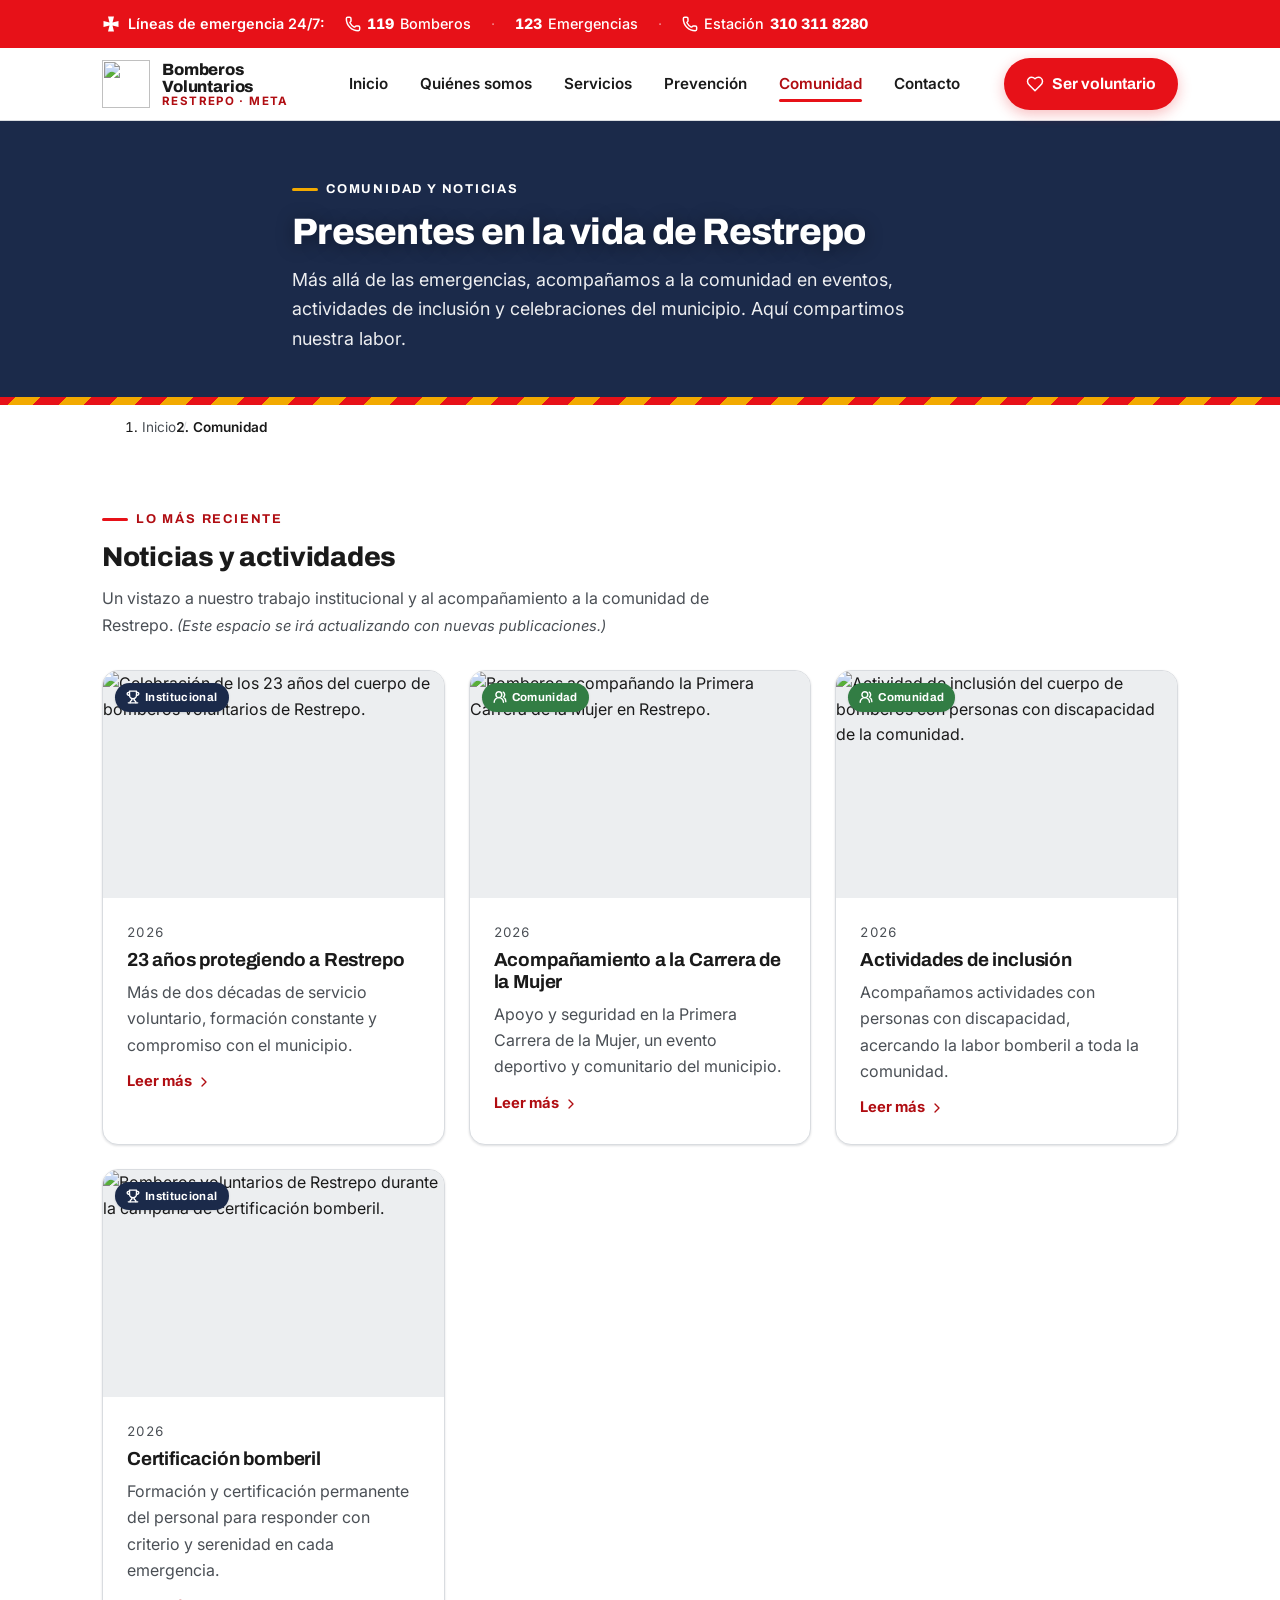
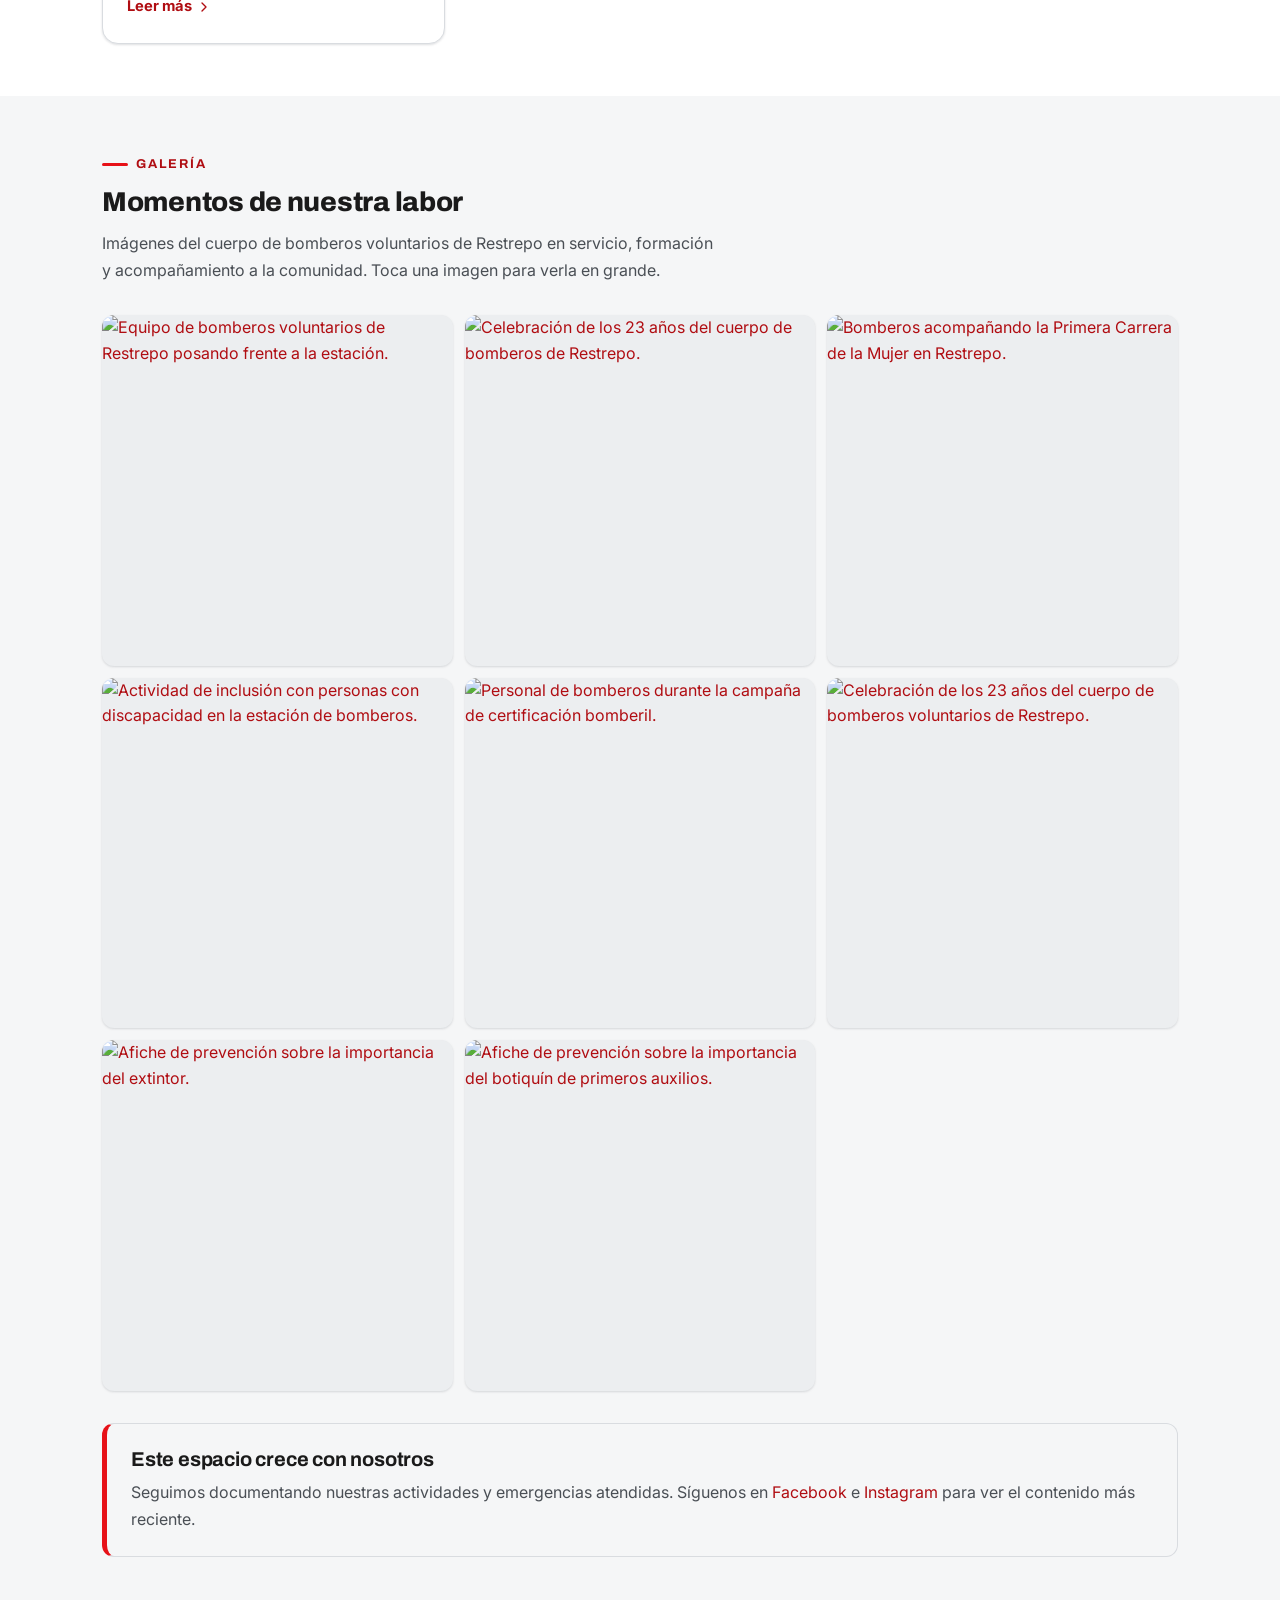
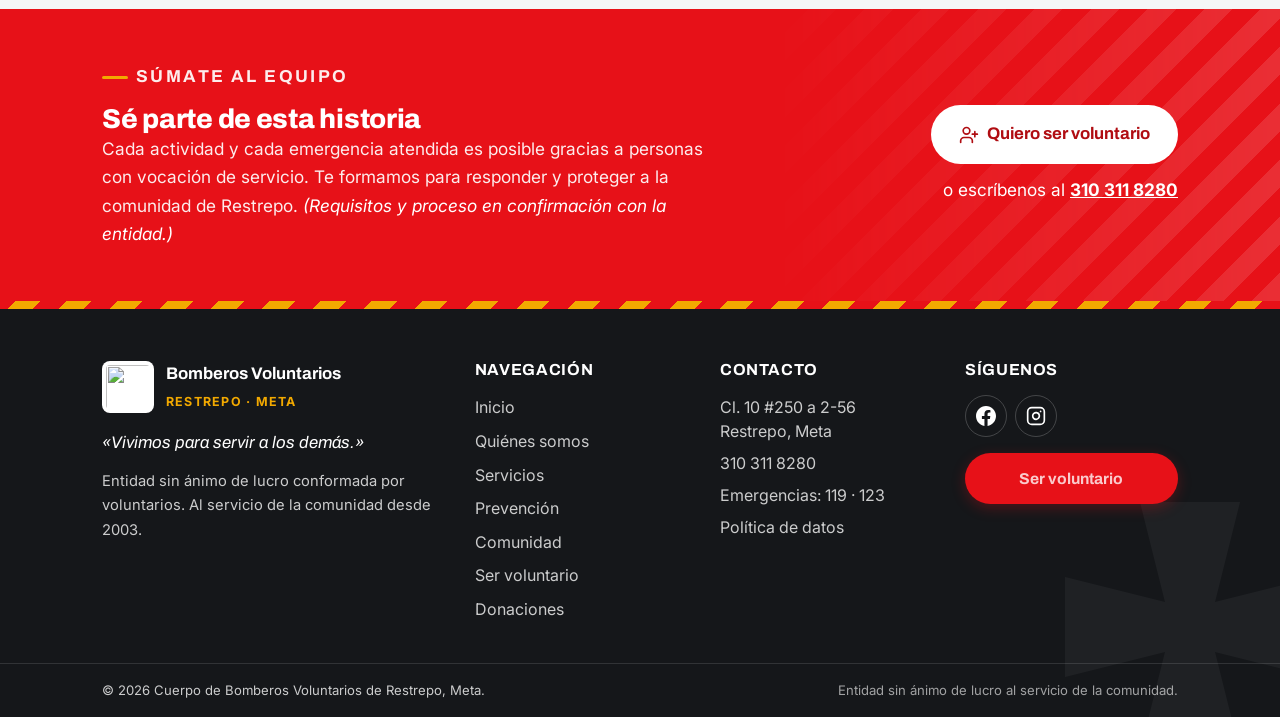
==== commit 5982b8f8: "Internas: elimina la imagen de fondo del banner (page-hero) en las 8 paginas La foto pesada del page" ====
--- a/web/comunidad.html
+++ b/web/comunidad.html
@@ -116,13 +116,6 @@
   <main id="main">
     <!-- =================== PAGE HERO =================== -->
     <section class="page-hero" aria-labelledby="comunidad-titulo">
-      <div class="page-hero__media">
-        <img
-          src="https://res.cloudinary.com/dxpt1bcki/image/upload/f_auto,q_auto,w_1600/v1/bomberos-restrepo/23-anos-de-bomberos"
-          alt="Integrantes del cuerpo de bomberos voluntarios de Restrepo celebrando sus 23 años de servicio."
-          width="1600" height="900" loading="eager" fetchpriority="high" decoding="async" />
-      </div>
-      <div class="page-hero__overlay" aria-hidden="true"></div>
       <div class="page-hero__chevrons" aria-hidden="true"></div>
 
       <div class="container page-hero__inner">
--- a/web/assets/css/styles.css
+++ b/web/assets/css/styles.css
@@ -62,7 +62,15 @@
   --dur-fast:150ms; --dur-base:220ms; --dur-slow:300ms;
 }
 
-@media (min-width: 1024px) { :root { --gutter: var(--space-6); } }
+@media (min-width: 1024px) {
+  :root {
+    --gutter: var(--space-6);
+    /* Escala vertical más compacta en desktop: secciones menos altas, todo cabe mejor */
+    --space-7: 40px;   /* 48 → 40 */
+    --space-8: 52px;   /* 64 → 52 */
+    --space-9: 72px;   /* 96 → 72 */
+  }
+}
 
 /* ---------- RESET / BASE ---------- */
 *, *::before, *::after { box-sizing: border-box; }
@@ -81,7 +89,7 @@
 }
 
 h1,h2,h3,h4 { font-family: var(--font-head); line-height: 1.15; font-weight: 800; letter-spacing: -.01em; color: var(--color-text); }
-h2 { font-size: clamp(1.45rem, 1rem + 1.8vw, 1.95rem); }
+h2 { font-size: clamp(1.35rem, 1rem + 1.4vw, 1.7rem); }
 h3 { font-size: 1.25rem; font-weight: 700; }
 p { line-height: 1.65; }
 a { color: var(--color-primary-hover); text-decoration: none; }
@@ -298,13 +306,13 @@
 }
 .hero__content {
   position: relative; z-index: 1;
-  padding-block: clamp(var(--space-7), 9vh, 104px);
+  padding-block: clamp(var(--space-6), 7vh, 76px);
   max-width: 720px;
 }
 .hero__title {
   color: #fff;
-  font-size: clamp(2.1rem, 1.3rem + 3.8vw, 3.3rem);
-  font-weight: 900; line-height: 1.04; letter-spacing: -.02em;
+  font-size: clamp(2rem, 1.2rem + 2.6vw, 2.6rem);
+  font-weight: 900; line-height: 1.05; letter-spacing: -.02em;
   text-shadow: 0 2px 20px rgba(0,0,0,.45);
   margin-bottom: var(--space-4);
   text-wrap: balance;
@@ -352,7 +360,7 @@
 .stat:nth-child(2n)::after { display: none; }
 .stat__num {
   display: block; font-family: var(--font-head); font-weight: 900;
-  font-size: clamp(1.8rem, 1.3rem + 2.2vw, 2.5rem); line-height: 1;
+  font-size: clamp(1.6rem, 1.2rem + 1.6vw, 2.1rem); line-height: 1;
   color: var(--color-accent); font-variant-numeric: tabular-nums; letter-spacing: -.01em;
 }
 .stat__label { display: block; margin-top: var(--space-2); font-size: .9rem; color: rgba(255,255,255,.85); }
@@ -529,8 +537,11 @@
 .cta-band--support p { color: var(--color-text-muted); font-size: 1.08rem; max-width: 60ch; }
 .cta-band__actions { display: flex; flex-direction: column; align-items: flex-start; gap: var(--space-3); }
 @media (min-width: 860px) { .cta-band__actions { align-items: flex-end; } }
-.cta-band__note { font-size: .92rem; color: #fff; }
-.cta-band__note a { color: #fff; font-weight: 700; text-decoration: underline; }
+.cta-band__note { font-size: .92rem; color: var(--color-text-muted); }
+.cta-band__note a { color: var(--color-primary-hover); font-weight: 700; text-decoration: underline; }
+/* En banda roja el texto va en blanco; en banda clara (--support) usa los colores por defecto legibles */
+.cta-band--volunteer .cta-band__note,
+.cta-band--volunteer .cta-band__note a { color: #fff; }
 .cta-band__chevrons {
   position: absolute; inset: 0 0 0 auto; width: 40%; z-index: 0; opacity: .12;
   background-image: repeating-linear-gradient(-45deg, #fff 0 20px, transparent 20px 40px);
@@ -645,7 +656,7 @@
 .page-hero__overlay { position: absolute; inset: 0; z-index: -1; background: linear-gradient(180deg, rgba(15,17,20,.72) 0%, rgba(15,17,20,.5) 40%, rgba(120,9,12,.82) 100%), linear-gradient(90deg, rgba(15,17,20,.7), rgba(15,17,20,.1) 70%); }
 .page-hero__chevrons { position: absolute; left: 0; right: 0; bottom: 0; height: 8px; background-image: var(--chevron-band); z-index: 0; }
 .page-hero__inner { position: relative; z-index: 1; padding-block: clamp(var(--space-7), 7vw, var(--space-8)); max-width: 760px; }
-.page-hero h1 { color: #fff; font-size: clamp(1.9rem, 1.2rem + 3vw, 2.8rem); line-height: 1.08; letter-spacing: -.02em; margin-bottom: var(--space-3); text-wrap: balance; text-shadow: 0 2px 18px rgba(0,0,0,.4); }
+.page-hero h1 { color: #fff; font-size: clamp(1.7rem, 1.1rem + 2.2vw, 2.3rem); line-height: 1.1; letter-spacing: -.02em; margin-bottom: var(--space-3); text-wrap: balance; text-shadow: 0 2px 18px rgba(0,0,0,.4); }
 .page-hero__lede { color: rgba(255,255,255,.92); font-size: clamp(1rem, .96rem + .3vw, 1.12rem); max-width: 60ch; }
 
 .breadcrumbs { font-size: .85rem; }
